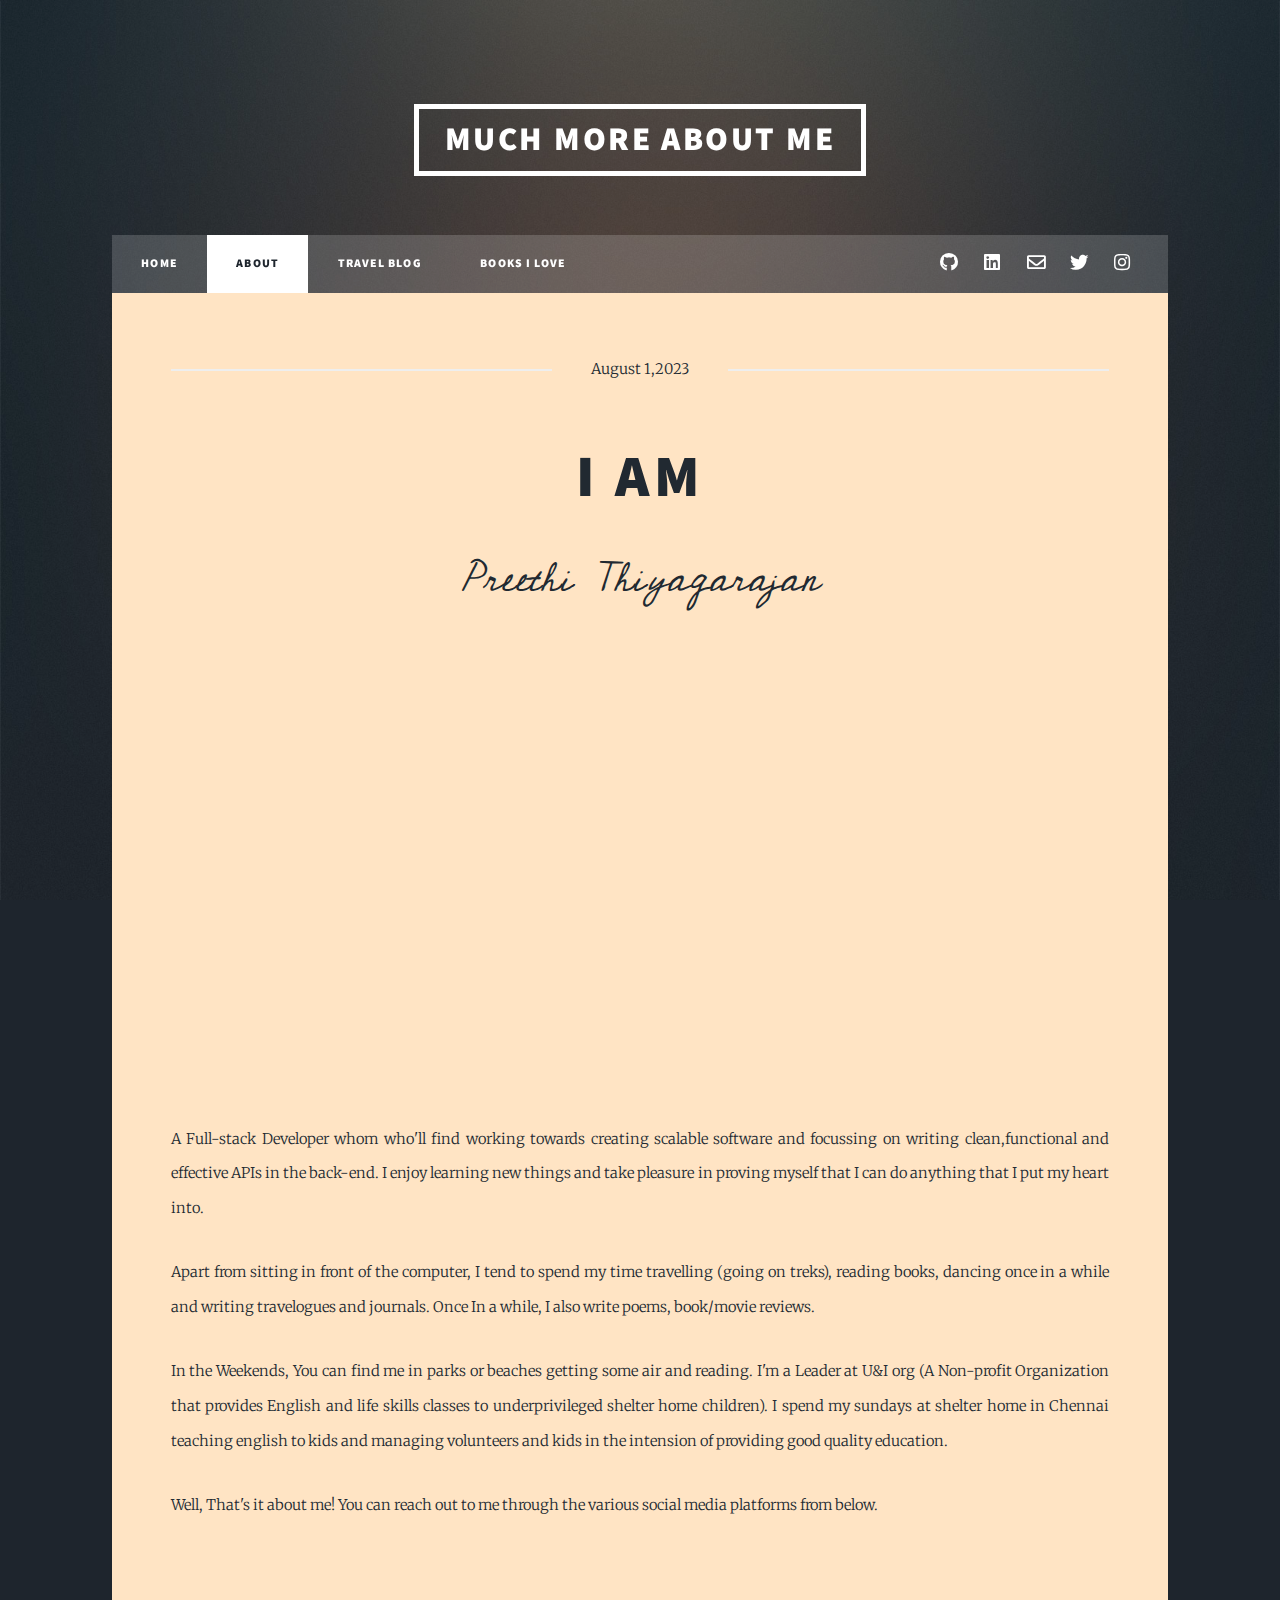
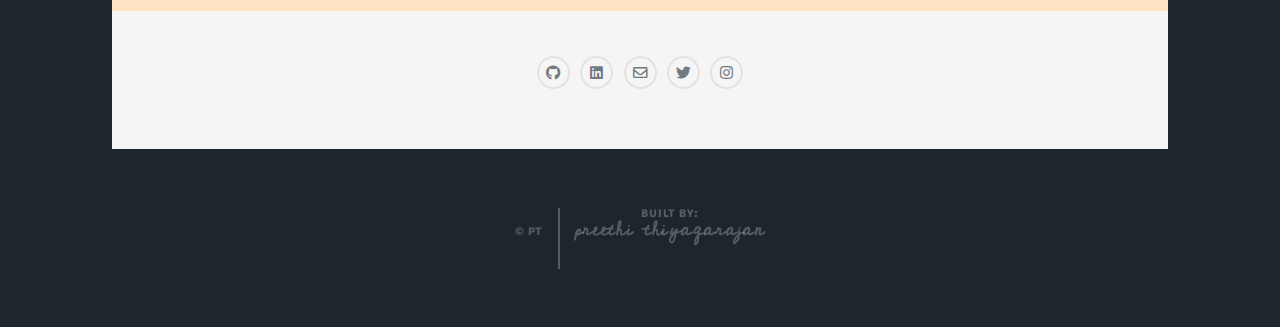
==== generic.html @ cefeb2dc "initial commit" ====
<!DOCTYPE HTML>
<!--
	Massively by HTML5 UP
	html5up.net | @ajlkn
	Free for personal and commercial use under the CCA 3.0 license (html5up.net/license)
-->
<html>
	<head>
		<title>About Page</title>
		<meta charset="utf-8" />
		<meta name="viewport" content="width=device-width, initial-scale=1, user-scalable=no" />
		<link rel="stylesheet" href="assets/css/main.css" />
		<noscript><link rel="stylesheet" href="assets/css/noscript.css" /></noscript>
	</head>
	<body class="is-preload">

		<!-- Wrapper -->
			<div id="wrapper">

				<!-- Header -->
					<header id="header">
						<a class="logo">Much More About Me</a>
					</header>

				<!-- Nav -->
					<nav id="nav">
						<ul class="links">
							<li><a href="index.html">Home</a></li>
							<li class="active"><a href="generic.html">About</a></li>
							<li><a href="travel.html">Travel Blog</a></li>
							<li><a href="books.html">Books I Love</a></li>
						</ul>
						<ul class="icons">
							<li><a href="https://github.com/PreethiThiyagarajann" class="icon brands fa-github"><span class="label">GitHub</span></a></li>
							<li><a href="https://www.linkedin.com/in/preethi-thiyagarajan-442702216/" class="icon brands fa fa-linkedin"><span class="label">LinkedIn</span></a></li>
							<li><a href="mailto:preethi18116@cse.ssn.edu.in" class="icon fa fa-envelope"><span class="label">Email</span></a></li>
							<li><a href="https://twitter.com/preetesque" class="icon brands fa-twitter"><span class="label">Twitter</span></a></li>
							<li><a href="https://www.instagram.com/prettales/" class="icon brands fa-instagram"><span class="label">Instagram</span></a></li>
						</ul>
					</nav>

				<!-- Main -->
					<div id="main" style="background-color:bisque;">

						<!-- Post -->
							<section class="post">
								<header class="major">
									<span class="date">August 1,2023</span>
									<link rel="stylesheet" href="https://fonts.googleapis.com/css?family=Cedarville Cursive">
									<h1>I am<br /></h1>
									<p style="font-family:Cedarville Cursive;font-size: 40px;">Preethi Thiyagarajan</p>
									
								</header>
								<div class="image main" style="height:350px;width:350px;margin-left: auto;margin-right: auto;display:block"><img src="images/aboutme.jpeg" alt="" /></div><br>
								<p>A Full-stack Developer whom who'll find working towards creating scalable software and focussing on writing clean,functional and effective APIs in the back-end. I enjoy learning new things and take pleasure in proving myself that I can do anything that I put my heart into. </p>
								<p>Apart from sitting in front of the computer, I tend to spend my time travelling (going on treks), reading books, dancing once in a while and writing travelogues and journals. Once In a while, I also write poems, book/movie reviews.</p>
								<p>In the Weekends, You can find me in parks or beaches getting some air and reading. I'm a Leader at U&I org (A Non-profit Organization that provides English and life skills classes to underprivileged shelter home children). I spend my sundays at shelter home in Chennai teaching english to kids and managing volunteers and kids in the intension of providing good quality education.</p>
								<p>Well, That's it about me! You can reach out to me through the various social media platforms from below.</p>
							</section>

					</div>

				<!-- Footer -->
					<footer id="footer">
						<section class="split contact">
							<section style="text-align: center;">
								<ul class="icons alt">
									<li><a href="https://github.com/PreethiThiyagarajann" class="icon brands fa-github"><span class="label">GitHub</span></a></li>
									<li><a href="https://www.linkedin.com/in/preethi-thiyagarajan-442702216/" class="icon brands fa fa-linkedin"><span class="label">LinkedIn</span></a></li>
									<li><a href="mailto:preethi18116@cse.ssn.edu.in" class="icon fa fa-envelope"><span class="label">Email</span></a></li>
									<li><a href="https://twitter.com/preetesque" class="icon brands fa-twitter"><span class="label">Twitter</span></a></li>
									<li><a href="https://www.instagram.com/prettales/" class="icon brands fa-instagram"><span class="label">Instagram</span></a></li>
							
								</ul>
							</section>
						</section>
					</footer>

				<!-- Copyright -->
					<div id="copyright">
						<ul><li>&copy; PT</li><li>Built by: <p style="font-family:Cedarville Cursive;font-size: 20px;text-transform: lowercase;">Preethi Thiyagarajan</p></li></ul>
					</div>

			</div>

		<!-- Scripts -->
			<script src="assets/js/jquery.min.js"></script>
			<script src="assets/js/jquery.scrollex.min.js"></script>
			<script src="assets/js/jquery.scrolly.min.js"></script>
			<script src="assets/js/browser.min.js"></script>
			<script src="assets/js/breakpoints.min.js"></script>
			<script src="assets/js/util.js"></script>
			<script src="assets/js/main.js"></script>

	</body>
</html>
---- assets/css/main.css ----
@import url(fontawesome-all.min.css);
@import url("https://fonts.googleapis.com/css?family=Merriweather:300,700,300italic,700italic|Source+Sans+Pro:900");

/*
	Massively by HTML5 UP
	html5up.net | @ajlkn
	Free for personal and commercial use under the CCA 3.0 license (html5up.net/license)
*/

html, body, div, span, applet, object,
iframe, h1, h2, h3, h4, h5, h6, p, blockquote,
pre, a, abbr, acronym, address, big, cite,
code, del, dfn, em, img, ins, kbd, q, s, samp,
small, strike, strong, sub, sup, tt, var, b,
u, i, center, dl, dt, dd, ol, ul, li, fieldset,
form, label, legend, table, caption, tbody,
tfoot, thead, tr, th, td, article, aside,
canvas, details, embed, figure, figcaption,
footer, header, hgroup, menu, nav, output, ruby,
section, summary, time, mark, audio, video {
	margin: 0;
	padding: 0;
	border: 0;
	font-size: 100%;
	font: inherit;
	vertical-align: baseline;}

article, aside, details, figcaption, figure,
footer, header, hgroup, menu, nav, section {
	display: block;}

body {
	line-height: 1;
}

ol, ul {
	list-style: none;
}

blockquote, q {
	quotes: none;
}

	blockquote:before, blockquote:after, q:before, q:after {
		content: '';
		content: none;
	}

table {
	border-collapse: collapse;
	border-spacing: 0;
}

body {
	-webkit-text-size-adjust: none;
}

mark {
	background-color: transparent;
	color: inherit;
}

input::-moz-focus-inner {
	border: 0;
	padding: 0;
}

input, select, textarea {
	-moz-appearance: none;
	-webkit-appearance: none;
	-ms-appearance: none;
	appearance: none;
}

/* Basic */

	@-ms-viewport {
		width: device-width;
	}

	body {
		-ms-overflow-style: scrollbar;
	}

	@media screen and (max-width: 480px) {

		html, body {
			min-width: 320px;
		}

	}

	html {
		box-sizing: border-box;
	}

	*, *:before, *:after {
		box-sizing: inherit;
	}

	body {
		background-color: #1e252d;
	}

		body.is-preload *, body.is-preload *:before, body.is-preload *:after {
			-moz-animation: none !important;
			-webkit-animation: none !important;
			-ms-animation: none !important;
			animation: none !important;
			-moz-transition: none !important;
			-webkit-transition: none !important;
			-ms-transition: none !important;
			transition: none !important;
		}
	

/* Type */

	html {
		font-size: 16pt;
	}

		@media screen and (max-width: 1680px) {

			html {
				font-size: 12pt;
			}

		}

		@media screen and (max-width: 1280px) {

			html {
				font-size: 11pt;
			}

		}

		@media screen and (max-width: 360px) {

			html {
				font-size: 10pt;
			}

		}

	body {
		color: #212931;
	}

	body, input, select, textarea {
		font-family: "Merriweather", Georgia, serif;
		font-weight: 300;
		font-size: 1rem;
		line-height: 2.375;
	}

	a {
		-moz-transition: color 0.2s ease-in-out, background-color 0.2s ease-in-out, border-color 0.2s ease-in-out, box-shadow 0.2s ease-in-out;
		-webkit-transition: color 0.2s ease-in-out, background-color 0.2s ease-in-out, border-color 0.2s ease-in-out, box-shadow 0.2s ease-in-out;
		-ms-transition: color 0.2s ease-in-out, background-color 0.2s ease-in-out, border-color 0.2s ease-in-out, box-shadow 0.2s ease-in-out;
		transition: color 0.2s ease-in-out, background-color 0.2s ease-in-out, border-color 0.2s ease-in-out, box-shadow 0.2s ease-in-out;
		border-bottom: dotted 1px;
		text-decoration: none;
	}

		a:hover {
			border-bottom-color: transparent;
		}

	strong, b {
		font-weight: 600;
	}

	em, i {
		font-style: italic;
	}

	p {
		text-align: justify;
		margin: 0 0 2rem 0;
	}

	h1, h2, h3, h4, h5, h6 {
		font-family: "Source Sans Pro", Helvetica, sans-serif;
		font-weight: 900;
		line-height: 1.5;
		letter-spacing: 0.075em;
		text-transform: uppercase;
		margin: 0 0 1rem 0;
	}

		h1 a, h2 a, h3 a, h4 a, h5 a, h6 a {
			border-bottom: 0;
			color: inherit;
			text-decoration: none;
		}

	h1 {
		font-size: 4rem;
		line-height: 1.1;
		margin: 0 0 2rem 0;
	}

	h2 {
		font-size: 1.75rem;
		line-height: 1.3;
		margin: 0 0 1.5rem 0;
	}

	h3 {
		font-size: 1.25rem;
		margin: 0 0 1.5rem 0;
	}

	h4 {
		font-size: 1rem;
	}

	h5 {
		font-size: 0.9rem;
	}

	h6 {
		font-size: 0.8rem;
	}

	sub {
		font-size: 0.8rem;
		position: relative;
		top: 0.5rem;
	}

	sup {
		font-size: 0.8rem;
		position: relative;
		top: -0.5rem;
	}

	blockquote {
		border-left: solid 4px;
		font-style: italic;
		margin: 0 0 2rem 0;
		padding: 0.5rem 0 0.5rem 2rem;
	}

	code {
		border: solid 2px;
		font-family: "Courier New", monospace;
		font-size: 0.9rem;
		margin: 0 0.25rem;
		padding: 0.25rem 0.65rem;
	}

	pre {
		-webkit-overflow-scrolling: touch;
		font-family: "Courier New", monospace;
		font-size: 0.9rem;
		margin: 0 0 2rem 0;
	}

		pre code {
			display: block;
			line-height: 1.75;
			padding: 1rem 1.5rem;
			overflow-x: auto;
		}

	hr {
		border: 0;
		border-bottom: solid 2px;
		margin: 3rem 0;
	}

		hr.major {
			margin: 5rem 0;
		}

	.align-left {
		text-align: left;
	}

	.align-center {
		text-align: center;
	}

	.align-right {
		text-align: right;
	}

	input, select, textarea {
		color: #212931;
	}

	a {
		color: #212931;
		border-bottom-color: rgba(33, 41, 49, 0.5);
	}

		a:hover {
			border-bottom-color: transparent;
			color: #18bfef !important;
		}

	strong, b {
		color: #212931;
	}

	h1, h2, h3, h4, h5, h6 {
		color: #212931;
	}

	blockquote {
		border-left-color: #eeeeee;
	}

	code {
		background: rgba(220, 220, 220, 0.25);
		border-color: #eeeeee;
	}

	hr {
		border-bottom-color: #eeeeee;
	}

	.overlay {
		position: absolute;
		top: 0;
		bottom: 0;
		left: 0;
		right: 0;
		height: 100%;
		width: 100%;
		opacity: 0;
		transition: .5s ease;
		background-color: #008CBA;
	  }

	.text { 
    position: absolute; 
    top: 0%; 
    left: 50%; 
	font-family: 'Courier New', Courier, monospace;
	font-weight: bold;
    transform: translate(-50%, -80%); 
    color: black; 
    font-size: 20px; 
    text-align:end; 
    visibility: hidden; 
    } 
 
   /* Show the text on hover */ 
   img:hover + .text { 
    visibility: visible; 
   } 
		

/* Row */

	.row {
		display: flex;
		flex-wrap: wrap;
		box-sizing: border-box;
		align-items: stretch;
	}

		.row > * {
			box-sizing: border-box;
		}

		.row.gtr-uniform > * > :last-child {
			margin-bottom: 0;
		}

		.row.aln-left {
			justify-content: flex-start;
		}

		.row.aln-center {
			justify-content: center;
		}

		.row.aln-right {
			justify-content: flex-end;
		}

		.row.aln-top {
			align-items: flex-start;
		}

		.row.aln-middle {
			align-items: center;
		}

		.row.aln-bottom {
			align-items: flex-end;
		}

		.row > .imp {
			order: -1;
		}

		.row > .col-1 {
			width: 8.33333%;
		}

		.row > .off-1 {
			margin-left: 8.33333%;
		}

		.row > .col-2 {
			width: 16.66667%;
		}

		.row > .off-2 {
			margin-left: 16.66667%;
		}

		.row > .col-3 {
			width: 25%;
		}

		.row > .off-3 {
			margin-left: 25%;
		}

		.row > .col-4 {
			width: 33.33333%;
		}

		.row > .off-4 {
			margin-left: 33.33333%;
		}

		.row > .col-5 {
			width: 41.66667%;
		}

		.row > .off-5 {
			margin-left: 41.66667%;
		}

		.row > .col-6 {
			width: 50%;
		}

		.row > .off-6 {
			margin-left: 50%;
		}

		.row > .col-7 {
			width: 58.33333%;
		}

		.row > .off-7 {
			margin-left: 58.33333%;
		}

		.row > .col-8 {
			width: 66.66667%;
		}

		.row > .off-8 {
			margin-left: 66.66667%;
		}

		.row > .col-9 {
			width: 75%;
		}

		.row > .off-9 {
			margin-left: 75%;
		}

		.row > .col-10 {
			width: 83.33333%;
		}

		.row > .off-10 {
			margin-left: 83.33333%;
		}

		.row > .col-11 {
			width: 91.66667%;
		}

		.row > .off-11 {
			margin-left: 91.66667%;
		}

		.row > .col-12 {
			width: 100%;
		}

		.row > .off-12 {
			margin-left: 100%;
		}

		.row.gtr-0 {
			margin-top: 0;
			margin-left: 0rem;
		}

			.row.gtr-0 > * {
				padding: 0 0 0 0rem;
			}

			.row.gtr-0.gtr-uniform {
				margin-top: 0rem;
			}

				.row.gtr-0.gtr-uniform > * {
					padding-top: 0rem;
				}

		.row.gtr-25 {
			margin-top: 0;
			margin-left: -0.375rem;
		}

			.row.gtr-25 > * {
				padding: 0 0 0 0.375rem;
			}

			.row.gtr-25.gtr-uniform {
				margin-top: -0.375rem;
			}

				.row.gtr-25.gtr-uniform > * {
					padding-top: 0.375rem;
				}

		.row.gtr-50 {
			margin-top: 0;
			margin-left: -0.75rem;
		}

			.row.gtr-50 > * {
				padding: 0 0 0 0.75rem;
			}

			.row.gtr-50.gtr-uniform {
				margin-top: -0.75rem;
			}

				.row.gtr-50.gtr-uniform > * {
					padding-top: 0.75rem;
				}

		.row {
			margin-top: 0;
			margin-left: -1.5rem;
		}

			.row > * {
				padding: 0 0 0 1.5rem;
			}

			.row.gtr-uniform {
				margin-top: -1.5rem;
			}

				.row.gtr-uniform > * {
					padding-top: 1.5rem;
				}

		.row.gtr-150 {
			margin-top: 0;
			margin-left: -2.25rem;
		}

			.row.gtr-150 > * {
				padding: 0 0 0 2.25rem;
			}

			.row.gtr-150.gtr-uniform {
				margin-top: -2.25rem;
			}

				.row.gtr-150.gtr-uniform > * {
					padding-top: 2.25rem;
				}

		.row.gtr-200 {
			margin-top: 0;
			margin-left: -3rem;
		}

			.row.gtr-200 > * {
				padding: 0 0 0 3rem;
			}

			.row.gtr-200.gtr-uniform {
				margin-top: -3rem;
			}

				.row.gtr-200.gtr-uniform > * {
					padding-top: 3rem;
				}

		@media screen and (max-width: 1680px) {

			.row {
				display: flex;
				flex-wrap: wrap;
				box-sizing: border-box;
				align-items: stretch;
			}

				.row > * {
					box-sizing: border-box;
				}

				.row.gtr-uniform > * > :last-child {
					margin-bottom: 0;
				}

				.row.aln-left {
					justify-content: flex-start;
				}

				.row.aln-center {
					justify-content: center;
				}

				.row.aln-right {
					justify-content: flex-end;
				}

				.row.aln-top {
					align-items: flex-start;
				}

				.row.aln-middle {
					align-items: center;
				}

				.row.aln-bottom {
					align-items: flex-end;
				}

				.row > .imp-xlarge {
					order: -1;
				}

				.row > .col-1-xlarge {
					width: 8.33333%;
				}

				.row > .off-1-xlarge {
					margin-left: 8.33333%;
				}

				.row > .col-2-xlarge {
					width: 16.66667%;
				}

				.row > .off-2-xlarge {
					margin-left: 16.66667%;
				}

				.row > .col-3-xlarge {
					width: 25%;
				}

				.row > .off-3-xlarge {
					margin-left: 25%;
				}

				.row > .col-4-xlarge {
					width: 33.33333%;
				}

				.row > .off-4-xlarge {
					margin-left: 33.33333%;
				}

				.row > .col-5-xlarge {
					width: 41.66667%;
				}

				.row > .off-5-xlarge {
					margin-left: 41.66667%;
				}

				.row > .col-6-xlarge {
					width: 50%;
				}

				.row > .off-6-xlarge {
					margin-left: 50%;
				}

				.row > .col-7-xlarge {
					width: 58.33333%;
				}

				.row > .off-7-xlarge {
					margin-left: 58.33333%;
				}

				.row > .col-8-xlarge {
					width: 66.66667%;
				}

				.row > .off-8-xlarge {
					margin-left: 66.66667%;
				}

				.row > .col-9-xlarge {
					width: 75%;
				}

				.row > .off-9-xlarge {
					margin-left: 75%;
				}

				.row > .col-10-xlarge {
					width: 83.33333%;
				}

				.row > .off-10-xlarge {
					margin-left: 83.33333%;
				}

				.row > .col-11-xlarge {
					width: 91.66667%;
				}

				.row > .off-11-xlarge {
					margin-left: 91.66667%;
				}

				.row > .col-12-xlarge {
					width: 100%;
				}

				.row > .off-12-xlarge {
					margin-left: 100%;
				}

				.row.gtr-0 {
					margin-top: 0;
					margin-left: 0rem;
				}

					.row.gtr-0 > * {
						padding: 0 0 0 0rem;
					}

					.row.gtr-0.gtr-uniform {
						margin-top: 0rem;
					}

						.row.gtr-0.gtr-uniform > * {
							padding-top: 0rem;
						}

				.row.gtr-25 {
					margin-top: 0;
					margin-left: -0.375rem;
				}

					.row.gtr-25 > * {
						padding: 0 0 0 0.375rem;
					}

					.row.gtr-25.gtr-uniform {
						margin-top: -0.375rem;
					}

						.row.gtr-25.gtr-uniform > * {
							padding-top: 0.375rem;
						}

				.row.gtr-50 {
					margin-top: 0;
					margin-left: -0.75rem;
				}

					.row.gtr-50 > * {
						padding: 0 0 0 0.75rem;
					}

					.row.gtr-50.gtr-uniform {
						margin-top: -0.75rem;
					}

						.row.gtr-50.gtr-uniform > * {
							padding-top: 0.75rem;
						}

				.row {
					margin-top: 0;
					margin-left: -1.5rem;
				}

					.row > * {
						padding: 0 0 0 1.5rem;
					}

					.row.gtr-uniform {
						margin-top: -1.5rem;
					}

						.row.gtr-uniform > * {
							padding-top: 1.5rem;
						}

				.row.gtr-150 {
					margin-top: 0;
					margin-left: -2.25rem;
				}

					.row.gtr-150 > * {
						padding: 0 0 0 2.25rem;
					}

					.row.gtr-150.gtr-uniform {
						margin-top: -2.25rem;
					}

						.row.gtr-150.gtr-uniform > * {
							padding-top: 2.25rem;
						}

				.row.gtr-200 {
					margin-top: 0;
					margin-left: -3rem;
				}

					.row.gtr-200 > * {
						padding: 0 0 0 3rem;
					}

					.row.gtr-200.gtr-uniform {
						margin-top: -3rem;
					}

						.row.gtr-200.gtr-uniform > * {
							padding-top: 3rem;
						}

		}

		@media screen and (max-width: 1280px) {

			.row {
				display: flex;
				flex-wrap: wrap;
				box-sizing: border-box;
				align-items: stretch;
			}

				.row > * {
					box-sizing: border-box;
				}

				.row.gtr-uniform > * > :last-child {
					margin-bottom: 0;
				}

				.row.aln-left {
					justify-content: flex-start;
				}

				.row.aln-center {
					justify-content: center;
				}

				.row.aln-right {
					justify-content: flex-end;
				}

				.row.aln-top {
					align-items: flex-start;
				}

				.row.aln-middle {
					align-items: center;
				}

				.row.aln-bottom {
					align-items: flex-end;
				}

				.row > .imp-large {
					order: -1;
				}

				.row > .col-1-large {
					width: 8.33333%;
				}

				.row > .off-1-large {
					margin-left: 8.33333%;
				}

				.row > .col-2-large {
					width: 16.66667%;
				}

				.row > .off-2-large {
					margin-left: 16.66667%;
				}

				.row > .col-3-large {
					width: 25%;
				}

				.row > .off-3-large {
					margin-left: 25%;
				}

				.row > .col-4-large {
					width: 33.33333%;
				}

				.row > .off-4-large {
					margin-left: 33.33333%;
				}

				.row > .col-5-large {
					width: 41.66667%;
				}

				.row > .off-5-large {
					margin-left: 41.66667%;
				}

				.row > .col-6-large {
					width: 50%;
				}

				.row > .off-6-large {
					margin-left: 50%;
				}

				.row > .col-7-large {
					width: 58.33333%;
				}

				.row > .off-7-large {
					margin-left: 58.33333%;
				}

				.row > .col-8-large {
					width: 66.66667%;
				}

				.row > .off-8-large {
					margin-left: 66.66667%;
				}

				.row > .col-9-large {
					width: 75%;
				}

				.row > .off-9-large {
					margin-left: 75%;
				}

				.row > .col-10-large {
					width: 83.33333%;
				}

				.row > .off-10-large {
					margin-left: 83.33333%;
				}

				.row > .col-11-large {
					width: 91.66667%;
				}

				.row > .off-11-large {
					margin-left: 91.66667%;
				}

				.row > .col-12-large {
					width: 100%;
				}

				.row > .off-12-large {
					margin-left: 100%;
				}

				.row.gtr-0 {
					margin-top: 0;
					margin-left: 0rem;
				}

					.row.gtr-0 > * {
						padding: 0 0 0 0rem;
					}

					.row.gtr-0.gtr-uniform {
						margin-top: 0rem;
					}

						.row.gtr-0.gtr-uniform > * {
							padding-top: 0rem;
						}

				.row.gtr-25 {
					margin-top: 0;
					margin-left: -0.375rem;
				}

					.row.gtr-25 > * {
						padding: 0 0 0 0.375rem;
					}

					.row.gtr-25.gtr-uniform {
						margin-top: -0.375rem;
					}

						.row.gtr-25.gtr-uniform > * {
							padding-top: 0.375rem;
						}

				.row.gtr-50 {
					margin-top: 0;
					margin-left: -0.75rem;
				}

					.row.gtr-50 > * {
						padding: 0 0 0 0.75rem;
					}

					.row.gtr-50.gtr-uniform {
						margin-top: -0.75rem;
					}

						.row.gtr-50.gtr-uniform > * {
							padding-top: 0.75rem;
						}

				.row {
					margin-top: 0;
					margin-left: -1.5rem;
				}

					.row > * {
						padding: 0 0 0 1.5rem;
					}

					.row.gtr-uniform {
						margin-top: -1.5rem;
					}

						.row.gtr-uniform > * {
							padding-top: 1.5rem;
						}

				.row.gtr-150 {
					margin-top: 0;
					margin-left: -2.25rem;
				}

					.row.gtr-150 > * {
						padding: 0 0 0 2.25rem;
					}

					.row.gtr-150.gtr-uniform {
						margin-top: -2.25rem;
					}

						.row.gtr-150.gtr-uniform > * {
							padding-top: 2.25rem;
						}

				.row.gtr-200 {
					margin-top: 0;
					margin-left: -3rem;
				}

					.row.gtr-200 > * {
						padding: 0 0 0 3rem;
					}

					.row.gtr-200.gtr-uniform {
						margin-top: -3rem;
					}

						.row.gtr-200.gtr-uniform > * {
							padding-top: 3rem;
						}

		}

		@media screen and (max-width: 980px) {

			.row {
				display: flex;
				flex-wrap: wrap;
				box-sizing: border-box;
				align-items: stretch;
			}

				.row > * {
					box-sizing: border-box;
				}

				.row.gtr-uniform > * > :last-child {
					margin-bottom: 0;
				}

				.row.aln-left {
					justify-content: flex-start;
				}

				.row.aln-center {
					justify-content: center;
				}

				.row.aln-right {
					justify-content: flex-end;
				}

				.row.aln-top {
					align-items: flex-start;
				}

				.row.aln-middle {
					align-items: center;
				}

				.row.aln-bottom {
					align-items: flex-end;
				}

				.row > .imp-medium {
					order: -1;
				}

				.row > .col-1-medium {
					width: 8.33333%;
				}

				.row > .off-1-medium {
					margin-left: 8.33333%;
				}

				.row > .col-2-medium {
					width: 16.66667%;
				}

				.row > .off-2-medium {
					margin-left: 16.66667%;
				}

				.row > .col-3-medium {
					width: 25%;
				}

				.row > .off-3-medium {
					margin-left: 25%;
				}

				.row > .col-4-medium {
					width: 33.33333%;
				}

				.row > .off-4-medium {
					margin-left: 33.33333%;
				}

				.row > .col-5-medium {
					width: 41.66667%;
				}

				.row > .off-5-medium {
					margin-left: 41.66667%;
				}

				.row > .col-6-medium {
					width: 50%;
				}

				.row > .off-6-medium {
					margin-left: 50%;
				}

				.row > .col-7-medium {
					width: 58.33333%;
				}

				.row > .off-7-medium {
					margin-left: 58.33333%;
				}

				.row > .col-8-medium {
					width: 66.66667%;
				}

				.row > .off-8-medium {
					margin-left: 66.66667%;
				}

				.row > .col-9-medium {
					width: 75%;
				}

				.row > .off-9-medium {
					margin-left: 75%;
				}

				.row > .col-10-medium {
					width: 83.33333%;
				}

				.row > .off-10-medium {
					margin-left: 83.33333%;
				}

				.row > .col-11-medium {
					width: 91.66667%;
				}

				.row > .off-11-medium {
					margin-left: 91.66667%;
				}

				.row > .col-12-medium {
					width: 100%;
				}

				.row > .off-12-medium {
					margin-left: 100%;
				}

				.row.gtr-0 {
					margin-top: 0;
					margin-left: 0rem;
				}

					.row.gtr-0 > * {
						padding: 0 0 0 0rem;
					}

					.row.gtr-0.gtr-uniform {
						margin-top: 0rem;
					}

						.row.gtr-0.gtr-uniform > * {
							padding-top: 0rem;
						}

				.row.gtr-25 {
					margin-top: 0;
					margin-left: -0.375rem;
				}

					.row.gtr-25 > * {
						padding: 0 0 0 0.375rem;
					}

					.row.gtr-25.gtr-uniform {
						margin-top: -0.375rem;
					}

						.row.gtr-25.gtr-uniform > * {
							padding-top: 0.375rem;
						}

				.row.gtr-50 {
					margin-top: 0;
					margin-left: -0.75rem;
				}

					.row.gtr-50 > * {
						padding: 0 0 0 0.75rem;
					}

					.row.gtr-50.gtr-uniform {
						margin-top: -0.75rem;
					}

						.row.gtr-50.gtr-uniform > * {
							padding-top: 0.75rem;
						}

				.row {
					margin-top: 0;
					margin-left: -1.5rem;
				}

					.row > * {
						padding: 0 0 0 1.5rem;
					}

					.row.gtr-uniform {
						margin-top: -1.5rem;
					}

						.row.gtr-uniform > * {
							padding-top: 1.5rem;
						}

				.row.gtr-150 {
					margin-top: 0;
					margin-left: -2.25rem;
				}

					.row.gtr-150 > * {
						padding: 0 0 0 2.25rem;
					}

					.row.gtr-150.gtr-uniform {
						margin-top: -2.25rem;
					}

						.row.gtr-150.gtr-uniform > * {
							padding-top: 2.25rem;
						}

				.row.gtr-200 {
					margin-top: 0;
					margin-left: -3rem;
				}

					.row.gtr-200 > * {
						padding: 0 0 0 3rem;
					}

					.row.gtr-200.gtr-uniform {
						margin-top: -3rem;
					}

						.row.gtr-200.gtr-uniform > * {
							padding-top: 3rem;
						}

		}

		@media screen and (max-width: 736px) {

			.row {
				display: flex;
				flex-wrap: wrap;
				box-sizing: border-box;
				align-items: stretch;
			}

				.row > * {
					box-sizing: border-box;
				}

				.row.gtr-uniform > * > :last-child {
					margin-bottom: 0;
				}

				.row.aln-left {
					justify-content: flex-start;
				}

				.row.aln-center {
					justify-content: center;
				}

				.row.aln-right {
					justify-content: flex-end;
				}

				.row.aln-top {
					align-items: flex-start;
				}

				.row.aln-middle {
					align-items: center;
				}

				.row.aln-bottom {
					align-items: flex-end;
				}

				.row > .imp-small {
					order: -1;
				}

				.row > .col-1-small {
					width: 8.33333%;
				}

				.row > .off-1-small {
					margin-left: 8.33333%;
				}

				.row > .col-2-small {
					width: 16.66667%;
				}

				.row > .off-2-small {
					margin-left: 16.66667%;
				}

				.row > .col-3-small {
					width: 25%;
				}

				.row > .off-3-small {
					margin-left: 25%;
				}

				.row > .col-4-small {
					width: 33.33333%;
				}

				.row > .off-4-small {
					margin-left: 33.33333%;
				}

				.row > .col-5-small {
					width: 41.66667%;
				}

				.row > .off-5-small {
					margin-left: 41.66667%;
				}

				.row > .col-6-small {
					width: 50%;
				}

				.row > .off-6-small {
					margin-left: 50%;
				}

				.row > .col-7-small {
					width: 58.33333%;
				}

				.row > .off-7-small {
					margin-left: 58.33333%;
				}

				.row > .col-8-small {
					width: 66.66667%;
				}

				.row > .off-8-small {
					margin-left: 66.66667%;
				}

				.row > .col-9-small {
					width: 75%;
				}

				.row > .off-9-small {
					margin-left: 75%;
				}

				.row > .col-10-small {
					width: 83.33333%;
				}

				.row > .off-10-small {
					margin-left: 83.33333%;
				}

				.row > .col-11-small {
					width: 91.66667%;
				}

				.row > .off-11-small {
					margin-left: 91.66667%;
				}

				.row > .col-12-small {
					width: 100%;
				}

				.row > .off-12-small {
					margin-left: 100%;
				}

				.row.gtr-0 {
					margin-top: 0;
					margin-left: 0rem;
				}

					.row.gtr-0 > * {
						padding: 0 0 0 0rem;
					}

					.row.gtr-0.gtr-uniform {
						margin-top: 0rem;
					}

						.row.gtr-0.gtr-uniform > * {
							padding-top: 0rem;
						}

				.row.gtr-25 {
					margin-top: 0;
					margin-left: -0.375rem;
				}

					.row.gtr-25 > * {
						padding: 0 0 0 0.375rem;
					}

					.row.gtr-25.gtr-uniform {
						margin-top: -0.375rem;
					}

						.row.gtr-25.gtr-uniform > * {
							padding-top: 0.375rem;
						}

				.row.gtr-50 {
					margin-top: 0;
					margin-left: -0.75rem;
				}

					.row.gtr-50 > * {
						padding: 0 0 0 0.75rem;
					}

					.row.gtr-50.gtr-uniform {
						margin-top: -0.75rem;
					}

						.row.gtr-50.gtr-uniform > * {
							padding-top: 0.75rem;
						}

				.row {
					margin-top: 0;
					margin-left: -1.5rem;
				}

					.row > * {
						padding: 0 0 0 1.5rem;
					}

					.row.gtr-uniform {
						margin-top: -1.5rem;
					}

						.row.gtr-uniform > * {
							padding-top: 1.5rem;
						}

				.row.gtr-150 {
					margin-top: 0;
					margin-left: -2.25rem;
				}

					.row.gtr-150 > * {
						padding: 0 0 0 2.25rem;
					}

					.row.gtr-150.gtr-uniform {
						margin-top: -2.25rem;
					}

						.row.gtr-150.gtr-uniform > * {
							padding-top: 2.25rem;
						}

				.row.gtr-200 {
					margin-top: 0;
					margin-left: -3rem;
				}

					.row.gtr-200 > * {
						padding: 0 0 0 3rem;
					}

					.row.gtr-200.gtr-uniform {
						margin-top: -3rem;
					}

						.row.gtr-200.gtr-uniform > * {
							padding-top: 3rem;
						}

		}

		@media screen and (max-width: 480px) {

			.row {
				display: flex;
				flex-wrap: wrap;
				box-sizing: border-box;
				align-items: stretch;
			}

				.row > * {
					box-sizing: border-box;
				}

				.row.gtr-uniform > * > :last-child {
					margin-bottom: 0;
				}

				.row.aln-left {
					justify-content: flex-start;
				}

				.row.aln-center {
					justify-content: center;
				}

				.row.aln-right {
					justify-content: flex-end;
				}

				.row.aln-top {
					align-items: flex-start;
				}

				.row.aln-middle {
					align-items: center;
				}

				.row.aln-bottom {
					align-items: flex-end;
				}

				.row > .imp-xsmall {
					order: -1;
				}

				.row > .col-1-xsmall {
					width: 8.33333%;
				}

				.row > .off-1-xsmall {
					margin-left: 8.33333%;
				}

				.row > .col-2-xsmall {
					width: 16.66667%;
				}

				.row > .off-2-xsmall {
					margin-left: 16.66667%;
				}

				.row > .col-3-xsmall {
					width: 25%;
				}

				.row > .off-3-xsmall {
					margin-left: 25%;
				}

				.row > .col-4-xsmall {
					width: 33.33333%;
				}

				.row > .off-4-xsmall {
					margin-left: 33.33333%;
				}

				.row > .col-5-xsmall {
					width: 41.66667%;
				}

				.row > .off-5-xsmall {
					margin-left: 41.66667%;
				}

				.row > .col-6-xsmall {
					width: 50%;
				}

				.row > .off-6-xsmall {
					margin-left: 50%;
				}

				.row > .col-7-xsmall {
					width: 58.33333%;
				}

				.row > .off-7-xsmall {
					margin-left: 58.33333%;
				}

				.row > .col-8-xsmall {
					width: 66.66667%;
				}

				.row > .off-8-xsmall {
					margin-left: 66.66667%;
				}

				.row > .col-9-xsmall {
					width: 75%;
				}

				.row > .off-9-xsmall {
					margin-left: 75%;
				}

				.row > .col-10-xsmall {
					width: 83.33333%;
				}

				.row > .off-10-xsmall {
					margin-left: 83.33333%;
				}

				.row > .col-11-xsmall {
					width: 91.66667%;
				}

				.row > .off-11-xsmall {
					margin-left: 91.66667%;
				}

				.row > .col-12-xsmall {
					width: 100%;
				}

				.row > .off-12-xsmall {
					margin-left: 100%;
				}

				.row.gtr-0 {
					margin-top: 0;
					margin-left: 0rem;
				}

					.row.gtr-0 > * {
						padding: 0 0 0 0rem;
					}

					.row.gtr-0.gtr-uniform {
						margin-top: 0rem;
					}

						.row.gtr-0.gtr-uniform > * {
							padding-top: 0rem;
						}

				.row.gtr-25 {
					margin-top: 0;
					margin-left: -0.375rem;
				}

					.row.gtr-25 > * {
						padding: 0 0 0 0.375rem;
					}

					.row.gtr-25.gtr-uniform {
						margin-top: -0.375rem;
					}

						.row.gtr-25.gtr-uniform > * {
							padding-top: 0.375rem;
						}

				.row.gtr-50 {
					margin-top: 0;
					margin-left: -0.75rem;
				}

					.row.gtr-50 > * {
						padding: 0 0 0 0.75rem;
					}

					.row.gtr-50.gtr-uniform {
						margin-top: -0.75rem;
					}

						.row.gtr-50.gtr-uniform > * {
							padding-top: 0.75rem;
						}

				.row {
					margin-top: 0;
					margin-left: -1.5rem;
				}

					.row > * {
						padding: 0 0 0 1.5rem;
					}

					.row.gtr-uniform {
						margin-top: -1.5rem;
					}

						.row.gtr-uniform > * {
							padding-top: 1.5rem;
						}

				.row.gtr-150 {
					margin-top: 0;
					margin-left: -2.25rem;
				}

					.row.gtr-150 > * {
						padding: 0 0 0 2.25rem;
					}

					.row.gtr-150.gtr-uniform {
						margin-top: -2.25rem;
					}

						.row.gtr-150.gtr-uniform > * {
							padding-top: 2.25rem;
						}

				.row.gtr-200 {
					margin-top: 0;
					margin-left: -3rem;
				}

					.row.gtr-200 > * {
						padding: 0 0 0 3rem;
					}

					.row.gtr-200.gtr-uniform {
						margin-top: -3rem;
					}

						.row.gtr-200.gtr-uniform > * {
							padding-top: 3rem;
						}

		}

		@media screen and (max-width: 360px) {

			.row {
				display: flex;
				flex-wrap: wrap;
				box-sizing: border-box;
				align-items: stretch;
			}

				.row > * {
					box-sizing: border-box;
				}

				.row.gtr-uniform > * > :last-child {
					margin-bottom: 0;
				}

				.row.aln-left {
					justify-content: flex-start;
				}

				.row.aln-center {
					justify-content: center;
				}

				.row.aln-right {
					justify-content: flex-end;
				}

				.row.aln-top {
					align-items: flex-start;
				}

				.row.aln-middle {
					align-items: center;
				}

				.row.aln-bottom {
					align-items: flex-end;
				}

				.row > .imp-xxsmall {
					order: -1;
				}

				.row > .col-1-xxsmall {
					width: 8.33333%;
				}

				.row > .off-1-xxsmall {
					margin-left: 8.33333%;
				}

				.row > .col-2-xxsmall {
					width: 16.66667%;
				}

				.row > .off-2-xxsmall {
					margin-left: 16.66667%;
				}

				.row > .col-3-xxsmall {
					width: 25%;
				}

				.row > .off-3-xxsmall {
					margin-left: 25%;
				}

				.row > .col-4-xxsmall {
					width: 33.33333%;
				}

				.row > .off-4-xxsmall {
					margin-left: 33.33333%;
				}

				.row > .col-5-xxsmall {
					width: 41.66667%;
				}

				.row > .off-5-xxsmall {
					margin-left: 41.66667%;
				}

				.row > .col-6-xxsmall {
					width: 50%;
				}

				.row > .off-6-xxsmall {
					margin-left: 50%;
				}

				.row > .col-7-xxsmall {
					width: 58.33333%;
				}

				.row > .off-7-xxsmall {
					margin-left: 58.33333%;
				}

				.row > .col-8-xxsmall {
					width: 66.66667%;
				}

				.row > .off-8-xxsmall {
					margin-left: 66.66667%;
				}

				.row > .col-9-xxsmall {
					width: 75%;
				}

				.row > .off-9-xxsmall {
					margin-left: 75%;
				}

				.row > .col-10-xxsmall {
					width: 83.33333%;
				}

				.row > .off-10-xxsmall {
					margin-left: 83.33333%;
				}

				.row > .col-11-xxsmall {
					width: 91.66667%;
				}

				.row > .off-11-xxsmall {
					margin-left: 91.66667%;
				}

				.row > .col-12-xxsmall {
					width: 100%;
				}

				.row > .off-12-xxsmall {
					margin-left: 100%;
				}

				.row.gtr-0 {
					margin-top: 0;
					margin-left: 0rem;
				}

					.row.gtr-0 > * {
						padding: 0 0 0 0rem;
					}

					.row.gtr-0.gtr-uniform {
						margin-top: 0rem;
					}

						.row.gtr-0.gtr-uniform > * {
							padding-top: 0rem;
						}

				.row.gtr-25 {
					margin-top: 0;
					margin-left: -0.375rem;
				}

					.row.gtr-25 > * {
						padding: 0 0 0 0.375rem;
					}

					.row.gtr-25.gtr-uniform {
						margin-top: -0.375rem;
					}

						.row.gtr-25.gtr-uniform > * {
							padding-top: 0.375rem;
						}

				.row.gtr-50 {
					margin-top: 0;
					margin-left: -0.75rem;
				}

					.row.gtr-50 > * {
						padding: 0 0 0 0.75rem;
					}

					.row.gtr-50.gtr-uniform {
						margin-top: -0.75rem;
					}

						.row.gtr-50.gtr-uniform > * {
							padding-top: 0.75rem;
						}

				.row {
					margin-top: 0;
					margin-left: -1.5rem;
				}

					.row > * {
						padding: 0 0 0 1.5rem;
					}

					.row.gtr-uniform {
						margin-top: -1.5rem;
					}

						.row.gtr-uniform > * {
							padding-top: 1.5rem;
						}

				.row.gtr-150 {
					margin-top: 0;
					margin-left: -2.25rem;
				}

					.row.gtr-150 > * {
						padding: 0 0 0 2.25rem;
					}

					.row.gtr-150.gtr-uniform {
						margin-top: -2.25rem;
					}

						.row.gtr-150.gtr-uniform > * {
							padding-top: 2.25rem;
						}

				.row.gtr-200 {
					margin-top: 0;
					margin-left: -3rem;
				}

					.row.gtr-200 > * {
						padding: 0 0 0 3rem;
					}

					.row.gtr-200.gtr-uniform {
						margin-top: -3rem;
					}

						.row.gtr-200.gtr-uniform > * {
							padding-top: 3rem;
						}

		}

/* Box */

	.box {
		border: solid 2px;
		margin-bottom: 2rem;
		padding: 1.5rem;
	}

		.box > :last-child,
		.box > :last-child > :last-child,
		.box > :last-child > :last-child > :last-child {
			margin-bottom: 0;
		}

		.box.alt {
			border: 0;
			border-radius: 0;
			padding: 0;
		}

	.box {
		border-color: #eeeeee;
	}

/* Button */

	input[type="submit"],
	input[type="reset"],
	input[type="button"],
	button,
	.button {
		-moz-appearance: none;
		-webkit-appearance: none;
		-ms-appearance: none;
		appearance: none;
		-moz-transition: background-color 0.2s ease-in-out, box-shadow 0.2s ease-in-out, color 0.2s ease-in-out;
		-webkit-transition: background-color 0.2s ease-in-out, box-shadow 0.2s ease-in-out, color 0.2s ease-in-out;
		-ms-transition: background-color 0.2s ease-in-out, box-shadow 0.2s ease-in-out, color 0.2s ease-in-out;
		transition: background-color 0.2s ease-in-out, box-shadow 0.2s ease-in-out, color 0.2s ease-in-out;
		border: 0;
		border-radius: 0;
		cursor: pointer;
		display: inline-block;
		font-family: "Source Sans Pro", Helvetica, sans-serif;
		font-size: 0.8rem;
		font-weight: 900;
		letter-spacing: 0.075em;
		height: 3rem;
		line-height: 3rem;
		padding: 0 2rem;
		text-align: center;
		text-decoration: none;
		text-transform: uppercase;
		white-space: nowrap;
	}

		input[type="submit"].icon:before,
		input[type="reset"].icon:before,
		input[type="button"].icon:before,
		button.icon:before,
		.button.icon:before {
			margin-right: 0.5rem;
		}

		input[type="submit"].icon.solo,
		input[type="reset"].icon.solo,
		input[type="button"].icon.solo,
		button.icon.solo,
		.button.icon.solo {
			position: relative;
			width: 4rem;
			height: 4rem;
			line-height: 4rem;
			border-radius: 4rem;
			text-indent: 4rem;
			overflow: hidden;
			padding: 0;
			white-space: nowrap;
		}

			input[type="submit"].icon.solo:before,
			input[type="reset"].icon.solo:before,
			input[type="button"].icon.solo:before,
			button.icon.solo:before,
			.button.icon.solo:before {
				position: absolute;
				display: block;
				top: 0;
				left: 0;
				width: inherit;
				height: inherit;
				line-height: inherit;
				font-size: 1.25rem;
				margin-right: 0;
				text-align: center;
				text-indent: 0;
			}

		input[type="submit"].fit,
		input[type="reset"].fit,
		input[type="button"].fit,
		button.fit,
		.button.fit {
			width: 100%;
		}

		input[type="submit"].small,
		input[type="reset"].small,
		input[type="button"].small,
		button.small,
		.button.small {
			font-size: 0.7rem;
			height: 2.5rem;
			line-height: 2.5rem;
			padding: 0 1.5rem;
		}

		input[type="submit"].large,
		input[type="reset"].large,
		input[type="button"].large,
		button.large,
		.button.large {
			font-size: 0.9rem;
			height: 3.5rem;
			line-height: 3.5rem;
			padding: 0 2.75rem;
		}

		@media screen and (max-width: 980px) {

			input[type="submit"],
			input[type="reset"],
			input[type="button"],
			button,
			.button {
				font-size: 0.9rem;
				height: 3.25rem;
				line-height: 3.25rem;
			}

				input[type="submit"].large,
				input[type="reset"].large,
				input[type="button"].large,
				button.large,
				.button.large {
					font-size: 1rem;
					height: 3.75rem;
					line-height: 3.75rem;
				}

		}

		input[type="submit"].disabled, input[type="submit"]:disabled,
		input[type="reset"].disabled,
		input[type="reset"]:disabled,
		input[type="button"].disabled,
		input[type="button"]:disabled,
		button.disabled,
		button:disabled,
		.button.disabled,
		.button:disabled {
			pointer-events: none;
			opacity: 0.25;
		}

	input[type="submit"],
	input[type="reset"],
	input[type="button"],
	button,
	.button {
		background-color: transparent;
		box-shadow: inset 0 0 0 2px #212931;
		color: #212931 !important;
	}

		input[type="submit"]:hover,
		input[type="reset"]:hover,
		input[type="button"]:hover,
		button:hover,
		.button:hover {
			box-shadow: inset 0 0 0 2px #18bfef;
			color: #18bfef !important;
		}

		input[type="submit"].primary,
		input[type="reset"].primary,
		input[type="button"].primary,
		button.primary,
		.button.primary {
			background-color: #212931;
			box-shadow: none;
			color: #ffffff !important;
		}

			input[type="submit"].primary:hover,
			input[type="reset"].primary:hover,
			input[type="button"].primary:hover,
			button.primary:hover,
			.button.primary:hover {
				background-color: #18bfef;
			}

/* Form */

	form {
		margin: 0 0 2rem 0;
	}

		form > :last-child {
			margin-bottom: 0;
		}

		form > .fields {
			display: -moz-flex;
			display: -webkit-flex;
			display: -ms-flex;
			display: flex;
			-moz-flex-wrap: wrap;
			-webkit-flex-wrap: wrap;
			-ms-flex-wrap: wrap;
			flex-wrap: wrap;
			width: calc(100% + 3rem);
			margin: -1.5rem 0 2rem -1.5rem;
		}

			form > .fields > .field {
				-moz-flex-grow: 0;
				-webkit-flex-grow: 0;
				-ms-flex-grow: 0;
				flex-grow: 0;
				-moz-flex-shrink: 0;
				-webkit-flex-shrink: 0;
				-ms-flex-shrink: 0;
				flex-shrink: 0;
				padding: 1.5rem 0 0 1.5rem;
				width: calc(100% - 1.5rem);
			}

				form > .fields > .field.half {
					width: calc(50% - 0.75rem);
				}

				form > .fields > .field.third {
					width: calc(100%/3 - 0.5rem);
				}

				form > .fields > .field.quarter {
					width: calc(25% - 0.375rem);
				}

		@media screen and (max-width: 480px) {

			form > .fields {
				width: calc(100% + 3rem);
				margin: -1.5rem 0 2rem -1.5rem;
			}

				form > .fields > .field {
					padding: 1.5rem 0 0 1.5rem;
					width: calc(100% - 1.5rem);
				}

					form > .fields > .field.half {
						width: calc(100% - 1.5rem);
					}

					form > .fields > .field.third {
						width: calc(100% - 1.5rem);
					}

					form > .fields > .field.quarter {
						width: calc(100% - 1.5rem);
					}

		}

	label {
		display: block;
		font-family: "Source Sans Pro", Helvetica, sans-serif;
		font-weight: 900;
		line-height: 1.5;
		letter-spacing: 0.075em;
		font-size: 0.8rem;
		text-transform: uppercase;
		margin: 0 0 0.75rem 0;
	}

		@media screen and (max-width: 980px) {

			label {
				font-size: 0.9rem;
			}

		}

	input[type="text"],
	input[type="password"],
	input[type="email"],
	select,
	textarea {
		-moz-appearance: none;
		-webkit-appearance: none;
		-ms-appearance: none;
		appearance: none;
		background: transparent;
		border-radius: 0;
		border: solid 2px;
		color: inherit;
		display: block;
		outline: 0;
		padding: 0 1rem;
		text-decoration: none;
		width: 100%;
	}

		input[type="text"]:invalid,
		input[type="password"]:invalid,
		input[type="email"]:invalid,
		select:invalid,
		textarea:invalid {
			box-shadow: none;
		}

	select {
		background-size: 1.25rem;
		background-repeat: no-repeat;
		background-position: calc(100% - 1rem) center;
		height: 3rem;
		padding-right: 3rem;
		text-overflow: ellipsis;
	}

		select:focus::-ms-value {
			background-color: transparent;
		}

		select::-ms-expand {
			display: none;
		}

	input[type="text"],
	input[type="password"],
	input[type="email"],
	select {
		height: 3rem;
	}

	textarea {
		padding: 0.75rem 1rem;
	}

	input[type="checkbox"],
	input[type="radio"] {
		-moz-appearance: none;
		-webkit-appearance: none;
		-ms-appearance: none;
		appearance: none;
		display: block;
		float: left;
		margin-right: -2rem;
		opacity: 0;
		width: 1rem;
		z-index: -1;
	}

		input[type="checkbox"] + label,
		input[type="radio"] + label {
			text-decoration: none;
			cursor: pointer;
			display: inline-block;
			font-size: 1rem;
			letter-spacing: 0;
			font-family: "Merriweather", Georgia, serif;
			text-transform: none;
			font-weight: 300;
			padding-left: 2.8rem;
			padding-right: 1rem;
			position: relative;
		}

			input[type="checkbox"] + label:before,
			input[type="radio"] + label:before {
				-moz-osx-font-smoothing: grayscale;
				-webkit-font-smoothing: antialiased;
				display: inline-block;
				font-style: normal;
				font-variant: normal;
				text-rendering: auto;
				line-height: 1;
				text-transform: none !important;
				font-family: 'Font Awesome 5 Free';
				font-weight: 900;
			}

			input[type="checkbox"] + label:before,
			input[type="radio"] + label:before {
				border-radius: 0;
				border: solid 2px;
				content: '';
				display: inline-block;
				font-size: 0.8rem;
				height: 1.8rem;
				left: 0;
				line-height: 1.65rem;
				position: absolute;
				text-align: center;
				top: -0.125rem;
				width: 1.8rem;
			}

		input[type="checkbox"]:checked + label:before,
		input[type="radio"]:checked + label:before {
			content: '\f00c';
		}

	input[type="checkbox"] + label:before {
		border-radius: 0;
	}

	input[type="radio"] + label:before {
		border-radius: 100%;
	}

	::-webkit-input-placeholder {
		opacity: 1.0;
	}

	:-moz-placeholder {
		opacity: 1.0;
	}

	::-moz-placeholder {
		opacity: 1.0;
	}

	:-ms-input-placeholder {
		opacity: 1.0;
	}

	label {
		color: #212931;
	}

	input[type="text"],
	input[type="password"],
	input[type="email"],
	select,
	textarea {
		border-color: #eeeeee;
	}

		input[type="text"]:focus,
		input[type="password"]:focus,
		input[type="email"]:focus,
		select:focus,
		textarea:focus {
			border-color: #18bfef;
		}

	select {
		background-image: url("data:image/svg+xml;charset=utf8,%3Csvg xmlns='http://www.w3.org/2000/svg' width='40' height='40' preserveAspectRatio='none' viewBox='0 0 40 40'%3E%3Cpath d='M9.4,12.3l10.4,10.4l10.4-10.4c0.2-0.2,0.5-0.4,0.9-0.4c0.3,0,0.6,0.1,0.9,0.4l3.3,3.3c0.2,0.2,0.4,0.5,0.4,0.9 c0,0.4-0.1,0.6-0.4,0.9L20.7,31.9c-0.2,0.2-0.5,0.4-0.9,0.4c-0.3,0-0.6-0.1-0.9-0.4L4.3,17.3c-0.2-0.2-0.4-0.5-0.4-0.9 c0-0.4,0.1-0.6,0.4-0.9l3.3-3.3c0.2-0.2,0.5-0.4,0.9-0.4S9.1,12.1,9.4,12.3z' fill='%23eeeeee' /%3E%3C/svg%3E");
	}

		select option {
			background-color: #ffffff;
			color: #212931;
		}

	.select-wrapper:before {
		color: #eeeeee;
	}

	input[type="checkbox"] + label,
	input[type="radio"] + label {
		color: #212931;
	}

		input[type="checkbox"] + label:before,
		input[type="radio"] + label:before {
			border-color: #eeeeee;
		}

	input[type="checkbox"]:checked + label:before,
	input[type="radio"]:checked + label:before {
		background-color: #212931;
		border-color: #212931;
		color: #ffffff;
	}

	input[type="checkbox"]:focus + label:before,
	input[type="radio"]:focus + label:before {
		border-color: #18bfef;
	}

	::-webkit-input-placeholder {
		color: #909498 !important;
	}

	:-moz-placeholder {
		color: #909498 !important;
	}

	::-moz-placeholder {
		color: #909498 !important;
	}

	:-ms-input-placeholder {
		color: #909498 !important;
	}

	.formerize-placeholder {
		color: #909498 !important;
	}

/* Icon */

	.icon {
		text-decoration: none;
		border-bottom: none;
		position: relative;
	}

		.icon:before {
			-moz-osx-font-smoothing: grayscale;
			-webkit-font-smoothing: antialiased;
			display: inline-block;
			font-style: normal;
			font-variant: normal;
			text-rendering: auto;
			line-height: 1;
			text-transform: none !important;
			font-family: 'Font Awesome 5 Free';
			font-weight: 400;
		}

		.icon > .label {
			display: none;
		}

		.icon:before {
			line-height: inherit;
		}

		.icon.solid:before {
			font-weight: 900;
		}

		.icon.brands:before {
			font-family: 'Font Awesome 5 Brands';
		}

/* Image */

	.image {
		border: 0;
		display: inline-block;
		position: relative;
	}

		.image img {
			display: block;
		}

		.image.left, .image.right {
			max-width: 40%;
		}

			.image.left img, .image.right img {
				width: 100%;
			}

		.image.left {
			float: left;
			margin: 0 2rem 2rem 0;
			top: 0.75rem;
		}

		.image.right {
			float: right;
			margin: 0 0 2rem 2rem;
			top: 0.75rem;
		}

		.image.fit {
			display: block;
			margin: 2.5rem 0;
			width: 100%;
		}

			.image.fit:first-child {
				margin-top: 0;
			}

			.image.fit img {
				width: 100%;
			}

		.image.main {
			display: block;
			margin: 4rem 0;
			width: 100%;
		}

			.image.main:first-child {
				margin-top: 0;
			}

			.image.main img {
				width: 100%;
			}

		@media screen and (max-width: 736px) {

			.image.fit {
				margin: 2rem 0;
			}

			.image.main {
				margin: 2rem 0;
			}

		}

	a.image {
		overflow: hidden;
	}

		a.image img {
			-moz-transition: -moz-transform 0.2s ease-out;
			-webkit-transition: -webkit-transform 0.2s ease-out;
			-ms-transition: -ms-transform 0.2s ease-out;
			transition: transform 0.2s ease-out;
		}

		a.image:hover img {
			-moz-transform: scale(1.05);
			-webkit-transform: scale(1.05);
			-ms-transform: scale(1.05);
			transform: scale(1.05);
		}

/* Actions */

	ul.actions {
		display: -moz-flex;
		display: -webkit-flex;
		display: -ms-flex;
		display: flex;
		cursor: default;
		list-style: none;
		margin-left: -1rem;
		padding-left: 0;
	}

		ul.actions li {
			padding: 0 0 0 1rem;
			vertical-align: middle;
		}

		ul.actions.special {
			-moz-justify-content: center;
			-webkit-justify-content: center;
			-ms-justify-content: center;
			justify-content: center;
			width: 100%;
			margin-left: 0;
		}

			ul.actions.special li:first-child {
				padding-left: 0;
			}

		ul.actions.stacked {
			-moz-flex-direction: column;
			-webkit-flex-direction: column;
			-ms-flex-direction: column;
			flex-direction: column;
			margin-left: 0;
		}

			ul.actions.stacked li {
				padding: 1.3rem 0 0 0;
			}

				ul.actions.stacked li:first-child {
					padding-top: 0;
				}

		ul.actions.fit {
			width: calc(100% + 1rem);
		}

			ul.actions.fit li {
				-moz-flex-grow: 1;
				-webkit-flex-grow: 1;
				-ms-flex-grow: 1;
				flex-grow: 1;
				-moz-flex-shrink: 1;
				-webkit-flex-shrink: 1;
				-ms-flex-shrink: 1;
				flex-shrink: 1;
				width: 100%;
			}

				ul.actions.fit li > * {
					width: 100%;
				}

			ul.actions.fit.stacked {
				width: 100%;
			}

		@media screen and (max-width: 480px) {

			ul.actions:not(.fixed) {
				-moz-flex-direction: column;
				-webkit-flex-direction: column;
				-ms-flex-direction: column;
				flex-direction: column;
				margin-left: 0;
				width: 100% !important;
			}

				ul.actions:not(.fixed) li {
					-moz-flex-grow: 1;
					-webkit-flex-grow: 1;
					-ms-flex-grow: 1;
					flex-grow: 1;
					-moz-flex-shrink: 1;
					-webkit-flex-shrink: 1;
					-ms-flex-shrink: 1;
					flex-shrink: 1;
					padding: 1rem 0 0 0;
					text-align: center;
					width: 100%;
				}

					ul.actions:not(.fixed) li > * {
						width: 100%;
					}

					ul.actions:not(.fixed) li:first-child {
						padding-top: 0;
					}

					ul.actions:not(.fixed) li input[type="submit"],
					ul.actions:not(.fixed) li input[type="reset"],
					ul.actions:not(.fixed) li input[type="button"],
					ul.actions:not(.fixed) li button,
					ul.actions:not(.fixed) li .button {
						width: 100%;
					}

						ul.actions:not(.fixed) li input[type="submit"].icon:before,
						ul.actions:not(.fixed) li input[type="reset"].icon:before,
						ul.actions:not(.fixed) li input[type="button"].icon:before,
						ul.actions:not(.fixed) li button.icon:before,
						ul.actions:not(.fixed) li .button.icon:before {
							margin-left: -0.5rem;
						}

		}

/* Icons */

	ul.icons {
		cursor: default;
		list-style: none;
		padding-left: 0;
	}

		ul.icons li {
			display: inline-block;
			padding: 0 0.5rem 0 0;
			vertical-align: middle;
		}

			ul.icons li:last-child {
				padding-right: 0;
			}

			ul.icons li .icon:before {
				width: 2.25rem;
				height: 2.25rem;
				line-height: 2.25rem;
				display: inline-block;
				text-align: center;
				border-radius: 100%;
				font-size: 1.25rem;
			}

		ul.icons.alt li .icon:before {
			-moz-transition: color 0.2s ease-in-out, background-color 0.2s ease-in-out, border-color 0.2s ease-in-out, box-shadow 0.2s ease-in-out;
			-webkit-transition: color 0.2s ease-in-out, background-color 0.2s ease-in-out, border-color 0.2s ease-in-out, box-shadow 0.2s ease-in-out;
			-ms-transition: color 0.2s ease-in-out, background-color 0.2s ease-in-out, border-color 0.2s ease-in-out, box-shadow 0.2s ease-in-out;
			transition: color 0.2s ease-in-out, background-color 0.2s ease-in-out, border-color 0.2s ease-in-out, box-shadow 0.2s ease-in-out;
			font-size: 1rem;
		}

/* List */

	ol {
		list-style: decimal;
		margin: 0 0 2rem 0;
		padding-left: 1.25rem;
	}

		ol li {
			padding-left: 0.25rem;
		}

	ul {
		list-style: disc;
		margin: 0 0 2rem 0;
		padding-left: 1rem;
	}

		ul li {
			padding-left: 0.5rem;
		}

		ul.divided {
			list-style: none;
			padding-left: 0;
		}

			ul.divided li {
				border-top: solid 1px;
				padding: 0.5rem 0;
			}

				ul.divided li:first-child {
					border-top: 0;
					padding-top: 0;
				}

	dl {
		margin: 0 0 2rem 0;
	}

		dl dt {
			display: block;
			font-weight: 600;
			margin: 0 0 1rem 0;
		}

		dl dd {
			margin-left: 2rem;
		}

	ul.divided li {
		border-top-color: #eeeeee;
	}

	ul.icons li a.icon:hover:before {
		color: #18bfef;
	}

	ul.icons.alt li .icon:before {
		box-shadow: inset 0 0 0 2px #eeeeee;
	}

	ul.icons.alt li a.icon:hover:before {
		box-shadow: inset 0 0 0 2px #18bfef;
	}

/* Section/Article */

	section.special, article.special {
		text-align: center;
	}

	header {
		cursor: default;
	}

		header > .date {
			display: block;
			font-size: 0.8rem;
			height: 1;
			margin: 0 0 1rem 0;
			position: relative;
		}

		header > p {
			font-style: italic;
		}

		header > h1 + p {
			font-size: 1.1rem;
			margin-top: -0.5rem;
			line-height: 2;
		}

		header > h2 + p {
			font-size: 1rem;
			margin-top: -0.75rem;
		}

		header > h3 + p {
			font-size: 0.9rem;
			margin-top: -0.75rem;
		}

		header > h4 + p {
			font-size: 0.8rem;
			margin-top: -0.75rem;
		}

		header.major {
			margin: 0 0 4rem 0;
			text-align: center;
		}

			header.major > :last-child {
				margin-bottom: 0;
			}

			header.major > p {
				margin-top: 0;
				text-align: center;
			}

			header.major > .date {
				font-size: 1rem;
				margin: 0 0 4rem 0;
			}

				header.major > .date:before, header.major > .date:after {
					content: '';
					display: block;
					position: absolute;
					top: 50%;
					width: calc(50% - 6rem);
					border-top: solid 2px;
				}

				header.major > .date:before {
					left: 0;
				}

				header.major > .date:after {
					right: 0;
				}

		@media screen and (max-width: 980px) {

			header br {
				display: none;
			}

		}

		@media screen and (max-width: 736px) {

			header.major {
				margin: 0 0 2rem 0;
			}

		}

	header.major .date:before, header.major .date:after {
		border-top-color: #eeeeee;
	}

/* Table */

	.table-wrapper {
		-webkit-overflow-scrolling: touch;
		overflow-x: auto;
	}

	table {
		margin: 0 0 2rem 0;
		width: 100%;
	}

		table tbody tr {
			border: solid 1px;
			border-left: 0;
			border-right: 0;
		}

		table td {
			padding: 0.75rem 0.75rem;
		}

		table th {
			font-family: "Source Sans Pro", Helvetica, sans-serif;
			font-size: 0.8rem;
			font-weight: 900;
			letter-spacing: 0.075em;
			line-height: 1.5;
			padding: 0 0.75rem 0.75rem 0.75rem;
			text-align: left;
			text-transform: uppercase;
		}

			@media screen and (max-width: 980px) {

				table th {
					font-size: 0.9rem;
				}

			}

		table thead {
			border-bottom: solid 2px;
		}

		table tfoot {
			border-top: solid 2px;
		}

		table.alt {
			border-collapse: separate;
		}

			table.alt tbody tr td {
				border: solid 1px;
				border-left-width: 0;
				border-top-width: 0;
			}

				table.alt tbody tr td:first-child {
					border-left-width: 1px;
				}

			table.alt tbody tr:first-child td {
				border-top-width: 1px;
			}

			table.alt thead {
				border-bottom: 0;
			}

			table.alt tfoot {
				border-top: 0;
			}

	table tbody tr {
		border-color: #eeeeee;
	}

		table tbody tr:nth-child(2n + 1) {
			background-color: rgba(220, 220, 220, 0.25);
		}

	table th {
		color: #212931;
	}

	table thead {
		border-bottom-color: #eeeeee;
	}

	table tfoot {
		border-top-color: #eeeeee;
	}

	table.alt tbody tr td {
		border-color: #eeeeee;
	}

/* Pagination */

	.pagination {
		display: -moz-inline-flex;
		display: -webkit-inline-flex;
		display: -ms-inline-flex;
		display: inline-flex;
		-moz-user-select: none;
		-webkit-user-select: none;
		-ms-user-select: none;
		user-select: none;
		cursor: default;
		list-style: none;
		margin: 0 0 2rem 2px;
		padding: 0;
	}

		.pagination a, .pagination span {
			-moz-transition: background-color 0.2s ease-in-out, border-color 0.2s ease-in-out, box-shadow 0.2s ease-in-out, color 0.2s ease-in-out;
			-webkit-transition: background-color 0.2s ease-in-out, border-color 0.2s ease-in-out, box-shadow 0.2s ease-in-out, color 0.2s ease-in-out;
			-ms-transition: background-color 0.2s ease-in-out, border-color 0.2s ease-in-out, box-shadow 0.2s ease-in-out, color 0.2s ease-in-out;
			transition: background-color 0.2s ease-in-out, border-color 0.2s ease-in-out, box-shadow 0.2s ease-in-out, color 0.2s ease-in-out;
			border: solid 2px;
			display: inline-block;
			font-family: "Source Sans Pro", Helvetica, sans-serif;
			font-size: 0.8rem;
			font-weight: 900;
			height: 3rem;
			letter-spacing: 0.075em;
			line-height: calc(3rem - 4px);
			margin-left: -2px;
			min-width: 3rem;
			position: relative;
			text-align: center;
			text-decoration: none;
			text-transform: uppercase;
		}

		.pagination .next, .pagination .previous {
			text-decoration: none;
			padding: 0 1.75rem;
		}

			.pagination .next:before, .pagination .previous:before {
				-moz-osx-font-smoothing: grayscale;
				-webkit-font-smoothing: antialiased;
				display: inline-block;
				font-style: normal;
				font-variant: normal;
				text-rendering: auto;
				line-height: 1;
				text-transform: none !important;
				font-family: 'Font Awesome 5 Free';
				font-weight: 900;
			}

			.pagination .next:before, .pagination .previous:before {
				display: inline-block;
				color: inherit !important;
				line-height: inherit;
			}

		.pagination .previous:before {
			content: '\f104';
			margin-right: 0.9375em;
		}

		.pagination .next:before {
			content: '\f105';
			float: right;
			margin-left: 0.9375em;
		}

		@media screen and (max-width: 980px) {

			.pagination a, .pagination span {
				font-size: 0.9rem;
			}

		}

		@media screen and (max-width: 480px) {

			.pagination .page, .pagination .extra {
				display: none;
			}

		}

	.pagination a, .pagination span {
		border-color: #eeeeee;
	}

	.pagination a {
		color: #212931 !important;
	}

		.pagination a:hover {
			color: #18bfef !important;
			border-color: #18bfef;
			z-index: 1;
		}

			.pagination a:hover + a,
			.pagination a:hover + span {
				border-left-color: #18bfef;
			}

		.pagination a.active {
			background-color: #eeeeee;
		}

	.pagination span {
		color: #eeeeee;
	}

/* Wrapper */

	#wrapper {
		-moz-transition: opacity 0.5s ease;
		-webkit-transition: opacity 0.5s ease;
		-ms-transition: opacity 0.5s ease;
		transition: opacity 0.5s ease;
		position: relative;
		z-index: 1;
		overflow: hidden;
	}

		#wrapper > .bg {
			position: absolute;
			top: 0;
			left: 0;
			width: 100%;
			height: 100%;
			background-color: #212931;
			background-image: url("../../images/overlay.png"), linear-gradient(0deg, rgba(0, 0, 0, 0.1), rgba(0, 0, 0, 0.1)), url("../../images/bg.jpg");
			background-size: auto,								auto,														100% auto;
			background-position: center,								center,														top center;
			background-repeat: repeat,								no-repeat,													no-repeat;
			background-attachment: scroll,								scroll,														scroll;
			z-index: -1;
		}

			#wrapper > .bg.fixed {
				position: fixed;
				width: 100vw;
				height: 100vh;
			}

		#wrapper.fade-in:before {
			pointer-events: none;
			-moz-transition: opacity 1s ease-in-out;
			-webkit-transition: opacity 1s ease-in-out;
			-ms-transition: opacity 1s ease-in-out;
			transition: opacity 1s ease-in-out;
			-moz-transition-delay: 0.75s;
			-webkit-transition-delay: 0.75s;
			-ms-transition-delay: 0.75s;
			transition-delay: 0.75s;
			background: #1e252d;
			content: '';
			display: block;
			height: 100%;
			left: 0;
			opacity: 0;
			position: fixed;
			top: 0;
			width: 100%;
		}

		body.is-preload #wrapper.fade-in:before {
			opacity: 1;
		}

		@media screen and (orientation: portrait) {

			#wrapper > .bg {
				background-size: auto,								auto,														auto 175%;
			}

		}

/* Intro */

	#intro {
		color: #ffffff;
		padding: 8rem 4rem 6rem 4rem ;
		-moz-align-items: center;
		-webkit-align-items: center;
		-ms-align-items: center;
		align-items: center;
		display: -moz-flex;
		display: -webkit-flex;
		display: -ms-flex;
		display: flex;
		-moz-flex-direction: column;
		-webkit-flex-direction: column;
		-ms-flex-direction: column;
		flex-direction: column;
		-moz-justify-content: -moz-flex-end;
		-webkit-justify-content: -webkit-flex-end;
		-ms-justify-content: -ms-flex-end;
		justify-content: flex-end;
		-moz-transition: opacity 1s ease, -moz-transform 1s ease;
		-webkit-transition: opacity 1s ease, -webkit-transform 1s ease;
		-ms-transition: opacity 1s ease, -ms-transform 1s ease;
		transition: opacity 1s ease, transform 1s ease;
		position: relative;
		cursor: default;
		text-align: center;
		z-index: 1;
		min-height: 100vh;
	}

		#intro input, #intro select, #intro textarea {
			color: #ffffff;
		}

		#intro a {
			color: #ffffff;
			border-bottom-color: rgba(255, 255, 255, 0.5);
		}

			#intro a:hover {
				border-bottom-color: transparent;
				color: #18bfef !important;
			}

		#intro strong, #intro b {
			color: #ffffff;
		}

		#intro h1, #intro h2, #intro h3, #intro h4, #intro h5, #intro h6 {
			color: #ffffff;
		}

		#intro blockquote {
			border-left-color: #ffffff;
		}

		#intro code {
			background: rgba(255, 255, 255, 0.075);
			border-color: #ffffff;
		}

		#intro hr {
			border-bottom-color: #ffffff;
		}

		#intro input[type="submit"],
		#intro input[type="reset"],
		#intro input[type="button"],
		#intro button,
		#intro .button {
			background-color: transparent;
			box-shadow: inset 0 0 0 2px #ffffff;
			color: #ffffff !important;
		}

			#intro input[type="submit"]:hover,
			#intro input[type="reset"]:hover,
			#intro input[type="button"]:hover,
			#intro button:hover,
			#intro .button:hover {
				box-shadow: inset 0 0 0 2px #18bfef;
				color: #18bfef !important;
			}

			#intro input[type="submit"].primary,
			#intro input[type="reset"].primary,
			#intro input[type="button"].primary,
			#intro button.primary,
			#intro .button.primary {
				background-color: #ffffff;
				box-shadow: none;
				color: #1e252d !important;
			}

				#intro input[type="submit"].primary:hover,
				#intro input[type="reset"].primary:hover,
				#intro input[type="button"].primary:hover,
				#intro button.primary:hover,
				#intro .button.primary:hover {
					background-color: #18bfef;
				}

		#intro h1 {
			font-size: 5rem;
			line-height: 1;
		}

		#intro p {
			font-size: 1.25rem;
			font-style: italic;
			margin-top: -0.25rem;
			text-align: center;
		}

		#intro + #header {
			margin-top: -20rem;
		}

			#intro + #header .logo {
				-moz-transform: translateY(2rem);
				-webkit-transform: translateY(2rem);
				-ms-transform: translateY(2rem);
				transform: translateY(2rem);
				opacity: 0;
				visibility: hidden;
			}

		#intro.hidden {
			pointer-events: none;
			-moz-transform: translateY(2rem);
			-webkit-transform: translateY(2rem);
			-ms-transform: translateY(2rem);
			transform: translateY(2rem);
			-moz-transition: opacity 0.5s ease, -moz-transform 0.5s ease, visibility 0.5s;
			-webkit-transition: opacity 0.5s ease, -webkit-transform 0.5s ease, visibility 0.5s;
			-ms-transition: opacity 0.5s ease, -ms-transform 0.5s ease, visibility 0.5s;
			transition: opacity 0.5s ease, transform 0.5s ease, visibility 0.5s;
			opacity: 0;
			visibility: hidden;
		}

			#intro.hidden + #header .logo {
				-moz-transform: translateY(0);
				-webkit-transform: translateY(0);
				-ms-transform: translateY(0);
				transform: translateY(0);
				opacity: 1;
				visibility: visible;
			}

		body.is-preload #intro {
			-moz-transform: translateY(2rem);
			-webkit-transform: translateY(2rem);
			-ms-transform: translateY(2rem);
			transform: translateY(2rem);
			opacity: 0;
		}

			body.is-preload #intro:not(.hidden) + #header + #nav {
				-moz-transform: translateY(4rem);
				-webkit-transform: translateY(4rem);
				-ms-transform: translateY(4rem);
				transform: translateY(4rem);
				opacity: 0;
			}

		@media screen and (max-width: 980px) {

			#intro {
				padding: 4rem 4rem 2rem 4rem ;
				min-height: 90vh;
			}

				#intro p br {
					display: none;
				}

				#intro + #header {
					margin-top: -14rem;
				}

		}

		@media screen and (max-width: 736px) {

			#intro {
				padding: 3rem 2rem 1rem 2rem ;
				min-height: 80vh;
			}

				#intro h1 {
					font-size: 3.25rem;
					line-height: 1.1;
					margin-bottom: 1rem;
				}

				#intro p {
					font-size: 1rem;
					margin-top: 0rem;
				}

				#intro .actions {
					display: none;
				}

		}

/* Header */

	#header {
		color: #ffffff;
		-moz-align-items: center;
		-webkit-align-items: center;
		-ms-align-items: center;
		align-items: center;
		display: -moz-flex;
		display: -webkit-flex;
		display: -ms-flex;
		display: flex;
		-moz-flex-direction: column;
		-webkit-flex-direction: column;
		-ms-flex-direction: column;
		flex-direction: column;
		-moz-justify-content: -moz-flex-end;
		-webkit-justify-content: -webkit-flex-end;
		-ms-justify-content: -ms-flex-end;
		justify-content: flex-end;
		pointer-events: none;
		-moz-user-select: none;
		-webkit-user-select: none;
		-ms-user-select: none;
		user-select: none;
		height: 20rem;
		padding-bottom: 8rem;
		position: relative;
		text-align: center;
		z-index: 2;
	}

		#header input, #header select, #header textarea {
			color: #ffffff;
		}

		#header a {
			color: #ffffff;
			border-bottom-color: rgba(255, 255, 255, 0.5);
		}

			#header a:hover {
				border-bottom-color: transparent;
				color: #18bfef !important;
			}

		#header strong, #header b {
			color: #ffffff;
		}

		#header h1, #header h2, #header h3, #header h4, #header h5, #header h6 {
			color: #ffffff;
		}

		#header blockquote {
			border-left-color: #ffffff;
		}

		#header code {
			background: rgba(255, 255, 255, 0.075);
			border-color: #ffffff;
		}

		#header hr {
			border-bottom-color: #ffffff;
		}

		#header .logo {
			-moz-transition: border-color 0.2s ease-in-out, color 0.2s ease-in-out, opacity 0.5s ease, -moz-transform 0.5s ease, visibility 0.5s;
			-webkit-transition: border-color 0.2s ease-in-out, color 0.2s ease-in-out, opacity 0.5s ease, -webkit-transform 0.5s ease, visibility 0.5s;
			-ms-transition: border-color 0.2s ease-in-out, color 0.2s ease-in-out, opacity 0.5s ease, -ms-transform 0.5s ease, visibility 0.5s;
			transition: border-color 0.2s ease-in-out, color 0.2s ease-in-out, opacity 0.5s ease, transform 0.5s ease, visibility 0.5s;
			pointer-events: auto;
			border-style: solid;
			border-color: #ffffff;
			border-width: 5px !important;
			font-family: "Source Sans Pro", Helvetica, sans-serif;
			font-size: 2.25rem;
			font-weight: 900;
			letter-spacing: 0.075em;
			line-height: 1;
			padding: 1rem 1.75rem;
			text-transform: uppercase;
			visibility: visible;
		}

			#header .logo:hover {
				border-color: #18bfef !important;
				color: #18bfef !important;
			}

		@media screen and (max-width: 980px) {

			#header {
				height: 14rem;
				padding-bottom: 4rem;
			}

		}

		@media screen and (max-width: 736px) {

			#header {
				padding-bottom: 3rem;
			}

				#header .logo {
					font-size: 1.75rem;
					border-width: 3px !important;
				}

		}

/* Nav */

	#nav {
		color: #ffffff;
		display: -moz-flex;
		display: -webkit-flex;
		display: -ms-flex;
		display: flex;
		-moz-transition: -moz-transform 1s ease, opacity 1s ease;
		-webkit-transition: -webkit-transform 1s ease, opacity 1s ease;
		-ms-transition: -ms-transform 1s ease, opacity 1s ease;
		transition: transform 1s ease, opacity 1s ease;
		background: rgba(255, 255, 255, 0.175);
		height: 4rem;
		line-height: 4rem;
		margin: -4rem auto 0 auto;
		overflow: hidden;
		padding: 0 2rem 0 0;
		position: relative;
		width: calc(100% - 4rem);
		max-width: 72rem;
		z-index: 2;
	}

		#nav ul.divided li {
			border-top-color: #ffffff;
		}

		#nav ul.icons li a.icon:hover:before {
			color: #18bfef;
		}

		#nav ul.icons.alt li .icon:before {
			box-shadow: inset 0 0 0 2px #ffffff;
		}

		#nav ul.icons.alt li a.icon:hover:before {
			box-shadow: inset 0 0 0 2px #18bfef;
		}

		#nav input, #nav select, #nav textarea {
			color: #ffffff;
		}

		#nav a {
			color: #ffffff;
			border-bottom-color: rgba(255, 255, 255, 0.5);
		}

			#nav a:hover {
				border-bottom-color: transparent;
				color: #18bfef !important;
			}

		#nav strong, #nav b {
			color: #ffffff;
		}

		#nav h1, #nav h2, #nav h3, #nav h4, #nav h5, #nav h6 {
			color: #ffffff;
		}

		#nav blockquote {
			border-left-color: #ffffff;
		}

		#nav code {
			background: rgba(255, 255, 255, 0.075);
			border-color: #ffffff;
		}

		#nav hr {
			border-bottom-color: #ffffff;
		}

		#nav ul.links {
			display: -moz-flex;
			display: -webkit-flex;
			display: -ms-flex;
			display: flex;
			-moz-flex-grow: 1;
			-webkit-flex-grow: 1;
			-ms-flex-grow: 1;
			flex-grow: 1;
			-moz-flex-shrink: 1;
			-webkit-flex-shrink: 1;
			-ms-flex-shrink: 1;
			flex-shrink: 1;
			font-family: "Source Sans Pro", Helvetica, sans-serif;
			font-weight: 900;
			letter-spacing: 0.075em;
			list-style: none;
			margin-bottom: 0;
			padding-left: 0;
			text-transform: uppercase;
		}

			#nav ul.links li {
				display: block;
				padding-left: 0;
			}

				#nav ul.links li a {
					-moz-transition: background-color 0.2s ease-in-out, color 0.2s ease-in-out;
					-webkit-transition: background-color 0.2s ease-in-out, color 0.2s ease-in-out;
					-ms-transition: background-color 0.2s ease-in-out, color 0.2s ease-in-out;
					transition: background-color 0.2s ease-in-out, color 0.2s ease-in-out;
					display: block;
					font-size: 0.8rem;
					outline: none;
					padding: 0 2rem;
				}

					#nav ul.links li a:hover {
						color: inherit !important;
						background-color: rgba(255, 255, 255, 0.1);
					}

				#nav ul.links li.active {
					background-color: #ffffff;
				}

					#nav ul.links li.active a {
						color: #1e252d;
					}

						#nav ul.links li.active a:hover {
							color: #18bfef !important;
						}

		#nav ul.icons {
			-moz-flex-grow: 0;
			-webkit-flex-grow: 0;
			-ms-flex-grow: 0;
			flex-grow: 0;
			-moz-flex-shrink: 0;
			-webkit-flex-shrink: 0;
			-ms-flex-shrink: 0;
			flex-shrink: 0;
			margin-bottom: 0;
		}

		@media screen and (max-width: 980px) {

			#nav {
				display: none;
			}

		}

/* Main */

	#main {
		background-color: #ffffff;
		position: relative;
		margin: 0 auto;
		width: calc(100% - 4rem);
		max-width: 72rem;
		z-index: 2;
	}

		#main > * {
			padding: 4rem 4rem 2rem 4rem ;
			border-top: solid 2px #eeeeee;
			margin: 0;
		}

			#main > *:first-child {
				border-top: 0;
			}

		#main > footer {
			text-align: center;
		}

		#main > .post {
			padding: 8rem 8rem 6rem 8rem ;
		}

			#main > .post header.major > .date {
				margin-top: -2rem;
			}

			#main > .post header.major > h1, #main > .post header.major h2 {
				font-size: 4rem;
				line-height: 1.1;
				margin: 0 0 2rem 0;
			}

			#main > .post.featured {
				text-align: center;
			}

			@media screen and (max-width: 1280px) {

				#main > .post {
					padding: 6rem 4rem 4rem 4rem ;
				}

			}

			@media screen and (max-width: 736px) {

				#main > .post {
					padding: 4rem 2rem 2rem 2rem ;
				}

					#main > .post header.major > .date {
						margin-top: -1rem;
						margin-bottom: 2rem;
					}

					#main > .post header.major > h1, #main > .post header.major h2 {
						font-size: 2.5rem;
						line-height: 1.2;
						margin: 0 0 1.5rem 0;
					}

			}

		#main > .posts {
			display: -moz-flex;
			display: -webkit-flex;
			display: -ms-flex;
			display: flex;
			-moz-flex-wrap: wrap;
			-webkit-flex-wrap: wrap;
			-ms-flex-wrap: wrap;
			flex-wrap: wrap;
			-moz-align-items: -moz-stretch;
			-webkit-align-items: -webkit-stretch;
			-ms-align-items: -ms-stretch;
			align-items: stretch;
			text-align: center;
			width: 100%;
			padding: 0;
		}

			#main > .posts > * {
				-moz-flex-shrink: 1;
				-webkit-flex-shrink: 1;
				-ms-flex-shrink: 1;
				flex-shrink: 1;
				-moz-flex-grow: 0;
				-webkit-flex-grow: 0;
				-ms-flex-grow: 0;
				flex-grow: 0;
			}

			#main > .posts > * {
				width: 50%;
			}

			#main > .posts > * {
				padding: 4rem;
				width: 50%;
			}

			#main > .posts > article {
				border-color: #eeeeee;
				border-left-width: 2px;
				border-style: solid;
				border-top-width: 2px;
				text-align: center;
			}

				#main > .posts > article > :last-child {
					margin-bottom: 0;
				}

				#main > .posts > article:nth-child(2n - 1) {
					border-left-width: 0;
				}

				#main > .posts > article:nth-child(-n + 2) {
					border-top-width: 0;
				}

			@media screen and (max-width: 980px) {

				#main > .posts > * {
					width: 50%;
				}

				#main > .posts > * {
					padding: 2.5rem;
					width: 50%;
				}

			}

			@media screen and (max-width: 736px) {

				#main > .posts > * {
					width: 100%;
				}

				#main > .posts > * {
					padding: 2rem;
					width: 100%;
				}

				#main > .posts > article:nth-child(2n - 1) {
					border-left-width: 2px;
				}

				#main > .posts > article:nth-child(-n + 2) {
					border-top-width: 2px;
				}

				#main > .posts > article:nth-child(n) {
					border-left-width: 0;
				}

				#main > .posts > article:nth-child(-n + 1) {
					border-top-width: 0;
				}

				#main > .posts > article .image {
					max-width: 25rem;
					margin-left: auto;
					margin-right: auto;
				}

			}

		@media screen and (max-width: 736px) {

			#main > * {
				padding: 2rem 2rem 0.1rem 2rem ;
			}

		}

		@media screen and (max-width: 480px) {

			#main {
				width: 100%;
			}

		}

/* Footer */

	#footer {
		color: #717981;
		display: -moz-flex;
		display: -webkit-flex;
		display: -ms-flex;
		display: flex;
		background-color: #f5f5f5;
		color: #909498;
		cursor: default;
		position: relative;
		margin: 0 auto;
		width: calc(100% - 4rem);
		max-width: 72rem;
		z-index: 2;
	}

		#footer input, #footer select, #footer textarea {
			color: #717981;
		}

		#footer a {
			color: #717981;
			border-bottom-color: rgba(113, 121, 129, 0.5);
		}

			#footer a:hover {
				border-bottom-color: transparent;
				color: #18bfef !important;
			}

		#footer strong, #footer b {
			color: #717981;
		}

		#footer h1, #footer h2, #footer h3, #footer h4, #footer h5, #footer h6 {
			color: #717981;
		}

		#footer blockquote {
			border-left-color: #e2e2e2;
		}

		#footer code {
			background: rgba(220, 220, 220, 0.5);
			border-color: #e2e2e2;
		}

		#footer hr {
			border-bottom-color: #e2e2e2;
		}

		#footer .box {
			border-color: #e2e2e2;
		}

		#footer input[type="submit"],
		#footer input[type="reset"],
		#footer input[type="button"],
		#footer button,
		#footer .button {
			background-color: transparent;
			box-shadow: inset 0 0 0 2px #717981;
			color: #717981 !important;
		}

			#footer input[type="submit"]:hover,
			#footer input[type="reset"]:hover,
			#footer input[type="button"]:hover,
			#footer button:hover,
			#footer .button:hover {
				box-shadow: inset 0 0 0 2px #18bfef;
				color: #18bfef !important;
			}

			#footer input[type="submit"].primary,
			#footer input[type="reset"].primary,
			#footer input[type="button"].primary,
			#footer button.primary,
			#footer .button.primary {
				background-color: #717981;
				box-shadow: none;
				color: #f5f5f5 !important;
			}

				#footer input[type="submit"].primary:hover,
				#footer input[type="reset"].primary:hover,
				#footer input[type="button"].primary:hover,
				#footer button.primary:hover,
				#footer .button.primary:hover {
					background-color: #18bfef;
				}

		#footer label {
			color: #717981;
		}

		#footer input[type="text"],
		#footer input[type="password"],
		#footer input[type="email"],
		#footer select,
		#footer textarea {
			border-color: #e2e2e2;
		}

			#footer input[type="text"]:focus,
			#footer input[type="password"]:focus,
			#footer input[type="email"]:focus,
			#footer select:focus,
			#footer textarea:focus {
				border-color: #18bfef;
			}

		#footer select {
			background-image: url("data:image/svg+xml;charset=utf8,%3Csvg xmlns='http://www.w3.org/2000/svg' width='40' height='40' preserveAspectRatio='none' viewBox='0 0 40 40'%3E%3Cpath d='M9.4,12.3l10.4,10.4l10.4-10.4c0.2-0.2,0.5-0.4,0.9-0.4c0.3,0,0.6,0.1,0.9,0.4l3.3,3.3c0.2,0.2,0.4,0.5,0.4,0.9 c0,0.4-0.1,0.6-0.4,0.9L20.7,31.9c-0.2,0.2-0.5,0.4-0.9,0.4c-0.3,0-0.6-0.1-0.9-0.4L4.3,17.3c-0.2-0.2-0.4-0.5-0.4-0.9 c0-0.4,0.1-0.6,0.4-0.9l3.3-3.3c0.2-0.2,0.5-0.4,0.9-0.4S9.1,12.1,9.4,12.3z' fill='%23e2e2e2' /%3E%3C/svg%3E");
		}

			#footer select option {
				background-color: #f5f5f5;
				color: #717981;
			}

		#footer .select-wrapper:before {
			color: #e2e2e2;
		}

		#footer input[type="checkbox"] + label,
		#footer input[type="radio"] + label {
			color: #717981;
		}

			#footer input[type="checkbox"] + label:before,
			#footer input[type="radio"] + label:before {
				border-color: #e2e2e2;
			}

		#footer input[type="checkbox"]:checked + label:before,
		#footer input[type="radio"]:checked + label:before {
			background-color: #717981;
			border-color: #717981;
			color: #f5f5f5;
		}

		#footer input[type="checkbox"]:focus + label:before,
		#footer input[type="radio"]:focus + label:before {
			border-color: #18bfef;
		}

		#footer ::-webkit-input-placeholder {
			color: #b3b7bb !important;
		}

		#footer :-moz-placeholder {
			color: #b3b7bb !important;
		}

		#footer ::-moz-placeholder {
			color: #b3b7bb !important;
		}

		#footer :-ms-input-placeholder {
			color: #b3b7bb !important;
		}

		#footer .formerize-placeholder {
			color: #b3b7bb !important;
		}

		#footer ul.divided li {
			border-top-color: #e2e2e2;
		}

		#footer ul.icons li a.icon:hover:before {
			color: #18bfef;
		}

		#footer ul.icons.alt li .icon:before {
			box-shadow: inset 0 0 0 2px #e2e2e2;
		}

		#footer ul.icons.alt li a.icon:hover:before {
			box-shadow: inset 0 0 0 2px #18bfef;
		}

		#footer header.major .date:before, #footer header.major .date:after {
			border-top-color: #e2e2e2;
		}

		#footer table tbody tr {
			border-color: #e2e2e2;
		}

			#footer table tbody tr:nth-child(2n + 1) {
				background-color: rgba(220, 220, 220, 0.5);
			}

		#footer table th {
			color: #717981;
		}

		#footer table thead {
			border-bottom-color: #e2e2e2;
		}

		#footer table tfoot {
			border-top-color: #e2e2e2;
		}

		#footer table.alt tbody tr td {
			border-color: #e2e2e2;
		}

		#footer .pagination a, #footer .pagination span {
			border-color: #e2e2e2;
		}

		#footer .pagination a {
			color: #717981 !important;
		}

			#footer .pagination a:hover {
				color: #18bfef !important;
				border-color: #18bfef;
				z-index: 1;
			}

				#footer .pagination a:hover + a,
				#footer .pagination a:hover + span {
					border-left-color: #18bfef;
				}

			#footer .pagination a.active {
				background-color: #e2e2e2;
			}

		#footer .pagination span {
			color: #e2e2e2;
		}

		#footer > section {
			-moz-flex-basis: 50%;
			-webkit-flex-basis: 50%;
			-ms-flex-basis: 50%;
			flex-basis: 50%;
			-moz-flex-grow: 1;
			-webkit-flex-grow: 1;
			-ms-flex-grow: 1;
			flex-grow: 1;
			-moz-flex-shrink: 1;
			-webkit-flex-shrink: 1;
			-ms-flex-shrink: 1;
			flex-shrink: 1;
			padding: 4rem 4rem 2rem 4rem ;
			border-left: solid 2px #e2e2e2;
		}

			#footer > section:first-child {
				border-left: 0;
			}

			#footer > section.split {
				display: -moz-flex;
				display: -webkit-flex;
				display: -ms-flex;
				display: flex;
				-moz-flex-direction: column;
				-webkit-flex-direction: column;
				-ms-flex-direction: column;
				flex-direction: column;
				padding: 0;
			}

				#footer > section.split > section {
					padding: 3rem 4rem 1rem 4rem ;
					border-top: solid 2px #e2e2e2;
				}

					#footer > section.split > section:first-child {
						padding: 5rem 4rem 1rem 4rem ;
						border-top: 0;
					}

					#footer > section.split > section:last-child {
						padding: 3rem 4rem 3rem 4rem ;
					}

				#footer > section.split.contact > section {
					display: -moz-flex;
					display: -webkit-flex;
					display: -ms-flex;
					display: flex;
					-moz-align-items: center;
					-webkit-align-items: center;
					-ms-align-items: center;
					align-items: center;
					padding: 3.15rem 4rem;
				}

					#footer > section.split.contact > section > * {
						margin-bottom: 0;
					}

					#footer > section.split.contact > section > :first-child {
						-moz-flex-shrink: 0;
						-webkit-flex-shrink: 0;
						-ms-flex-shrink: 0;
						flex-shrink: 0;
						-moz-flex-grow: 0;
						-webkit-flex-grow: 0;
						-ms-flex-grow: 0;
						flex-grow: 0;
						width: 6rem;
					}

					#footer > section.split.contact > section > :last-child {
						-moz-flex-shrink: 1;
						-webkit-flex-shrink: 1;
						-ms-flex-shrink: 1;
						flex-shrink: 1;
						-moz-flex-grow: 1;
						-webkit-flex-grow: 1;
						-ms-flex-grow: 1;
						flex-grow: 1;
					}

					#footer > section.split.contact > section:first-child {
						padding: 4rem 4rem 3rem 4rem;
					}

					#footer > section.split.contact > section:last-child {
						padding: 3rem 4rem 4rem 4rem;
					}

					#footer > section.split.contact > section.alt {
						-moz-align-items: -moz-flex-start;
						-webkit-align-items: -webkit-flex-start;
						-ms-align-items: -ms-flex-start;
						align-items: flex-start;
					}

						#footer > section.split.contact > section.alt > :last-child {
							margin-top: -0.325rem;
						}

		#footer form label,
		#footer h3,
		#footer p {
			font-size: 0.8rem;
		}

		@media screen and (max-width: 980px) {

			#footer {
				display: block;
			}

				#footer > section {
					border-top: solid 2px #e2e2e2;
				}

					#footer > section:first-child {
						border-top: 0;
					}

					#footer > section.split > section {
						padding: 4rem 4rem 2rem 4rem ;
					}

						#footer > section.split > section:first-child {
							padding: 4rem 4rem 2rem 4rem ;
						}

						#footer > section.split > section:last-child {
							padding: 4rem 4rem 2rem 4rem ;
						}

					#footer > section.split.contact > section {
						padding: 4rem;
					}

						#footer > section.split.contact > section:first-child {
							padding: 4rem;
						}

						#footer > section.split.contact > section:last-child {
							padding: 4rem;
						}

				#footer form label,
				#footer h3,
				#footer p {
					font-size: 0.9rem;
				}

		}

		@media screen and (max-width: 736px) {

			#footer > section {
				padding: 2rem 2rem 0.1rem 2rem ;
			}

				#footer > section.split > section {
					padding: 2rem 2rem 0.1rem 2rem ;
				}

					#footer > section.split > section:first-child {
						padding: 2rem 2rem 0.1rem 2rem ;
					}

					#footer > section.split > section:last-child {
						padding: 2rem 2rem 0.1rem 2rem ;
					}

				#footer > section.split.contact > section {
					padding: 2rem;
				}

					#footer > section.split.contact > section:first-child {
						padding: 2rem;
					}

					#footer > section.split.contact > section:last-child {
						padding: 2rem;
					}

		}

		@media screen and (max-width: 480px) {

			#footer {
				width: 100%;
			}

		}

	#copyright {
		color: #ffffff;
		position: relative;
		color: rgba(255, 255, 255, 0.25);
		cursor: default;
		font-family: "Source Sans Pro", Helvetica, sans-serif;
		font-size: 0.8rem;
		font-weight: 900;
		letter-spacing: 0.075em;
		line-height: 1.5;
		text-align: center;
		text-transform: uppercase;
		margin: 4rem auto 8rem auto;
		width: calc(100% - 4rem);
		max-width: 72rem;
		z-index: 2;
	}

		#copyright input, #copyright select, #copyright textarea {
			color: #ffffff;
		}

		#copyright a {
			color: #ffffff;
			border-bottom-color: rgba(255, 255, 255, 0.5);
		}

			#copyright a:hover {
				border-bottom-color: transparent;
				color: #18bfef !important;
			}

		#copyright strong, #copyright b {
			color: #ffffff;
		}

		#copyright h1, #copyright h2, #copyright h3, #copyright h4, #copyright h5, #copyright h6 {
			color: #ffffff;
		}

		#copyright blockquote {
			border-left-color: #ffffff;
		}

		#copyright code {
			background: rgba(255, 255, 255, 0.075);
			border-color: #ffffff;
		}

		#copyright hr {
			border-bottom-color: #ffffff;
		}

		#copyright a {
			color: inherit;
			border-bottom-color: inherit;
		}

		#copyright ul {
			list-style: none;
			margin: 0;
			padding-left: 0;
		}

			#copyright ul li {
				border-left: solid 2px;
				display: inline-block;
				line-height: 1;
				margin-left: 1rem;
				padding-left: 1rem;
			}

				#copyright ul li:first-child {
					border-left: 0;
					margin-left: 0;
					padding-left: 0;
				}

		@media screen and (max-width: 1280px) {

			#copyright {
				margin: 4rem auto;
			}

		}

		@media screen and (max-width: 480px) {

			#copyright ul li {
				border-left: 0;
				margin: 1rem 0 0 0;
				padding-left: 0;
				display: block;
			}

				#copyright ul li:first-child {
					margin-top: 0;
				}

		}

/* Nav Panel */

	#navPanelToggle {
		text-decoration: none;
		-moz-transition: color 0.2s ease-in-out, background-color 0.2s ease-in-out, box-shadow 0.2s ease-in-out;
		-webkit-transition: color 0.2s ease-in-out, background-color 0.2s ease-in-out, box-shadow 0.2s ease-in-out;
		-ms-transition: color 0.2s ease-in-out, background-color 0.2s ease-in-out, box-shadow 0.2s ease-in-out;
		transition: color 0.2s ease-in-out, background-color 0.2s ease-in-out, box-shadow 0.2s ease-in-out;
		display: none;
		position: fixed;
		top: 0.75rem;
		right: 0.75rem;
		border: 0;
		color: #ffffff;
		font-family: "Source Sans Pro", Helvetica, sans-serif;
		font-size: 0.9rem;
		font-weight: 900;
		letter-spacing: 0.075em;
		padding: 0.375rem 1.25rem;
		text-transform: uppercase;
		z-index: 10001;
	}

		#navPanelToggle:before {
			-moz-osx-font-smoothing: grayscale;
			-webkit-font-smoothing: antialiased;
			display: inline-block;
			font-style: normal;
			font-variant: normal;
			text-rendering: auto;
			line-height: 1;
			text-transform: none !important;
			font-family: 'Font Awesome 5 Free';
			font-weight: 900;
		}

		#navPanelToggle:before {
			content: '\f0c9';
			margin-right: 0.5rem;
		}

		#navPanelToggle.alt {
			background-color: rgba(255, 255, 255, 0.875);
			box-shadow: 0 0.125rem 0.75rem 0 rgba(30, 37, 45, 0.25);
			color: #212931;
		}

			#navPanelToggle.alt:hover {
				background-color: #ffffff;
			}

		@media screen and (max-width: 980px) {

			#navPanelToggle {
				display: block;
			}

		}

		@media screen and (max-width: 736px) {

			#navPanelToggle {
				font-size: 0.8rem;
				padding: 0.25rem 1rem;
			}

		}

	#navPanel {
		-moz-transform: translateX(20rem);
		-webkit-transform: translateX(20rem);
		-ms-transform: translateX(20rem);
		transform: translateX(20rem);
		-moz-transition: -moz-transform 0.5s ease, box-shadow 0.5s ease, visibility 0.5s;
		-webkit-transition: -webkit-transform 0.5s ease, box-shadow 0.5s ease, visibility 0.5s;
		-ms-transition: -ms-transform 0.5s ease, box-shadow 0.5s ease, visibility 0.5s;
		transition: transform 0.5s ease, box-shadow 0.5s ease, visibility 0.5s;
		display: none;
		-webkit-overflow-scrolling: touch;
		background: #ffffff;
		box-shadow: none;
		color: #212931;
		height: 100%;
		max-width: 80%;
		overflow-y: auto;
		padding: 3rem 2rem;
		position: fixed;
		right: 0;
		top: 0;
		visibility: hidden;
		width: 20rem;
		z-index: 10002;
	}

		#navPanel .links {
			list-style: none;
			padding-left: 0;
		}

			#navPanel .links li {
				border-top: solid 2px #eeeeee;
			}

				#navPanel .links li a {
					border-bottom: 0;
					display: block;
					font-family: "Source Sans Pro", Helvetica, sans-serif;
					font-size: 0.9rem;
					font-size: 0.9rem;
					font-weight: 900;
					letter-spacing: 0.075em;
					padding: 0.75rem 0;
					text-transform: uppercase;
				}

				#navPanel .links li:first-child {
					border-top: 0;
				}

		#navPanel .close {
			text-decoration: none;
			-moz-transition: color 0.2s ease-in-out;
			-webkit-transition: color 0.2s ease-in-out;
			-ms-transition: color 0.2s ease-in-out;
			transition: color 0.2s ease-in-out;
			-webkit-tap-highlight-color: rgba(0, 0, 0, 0);
			border: 0;
			color: #909498;
			cursor: pointer;
			display: block;
			height: 3.25rem;
			line-height: 3.25rem;
			padding-right: 1.25rem;
			position: absolute;
			right: 0;
			text-align: right;
			top: 0;
			vertical-align: middle;
			width: 7rem;
		}

			#navPanel .close:before {
				-moz-osx-font-smoothing: grayscale;
				-webkit-font-smoothing: antialiased;
				display: inline-block;
				font-style: normal;
				font-variant: normal;
				text-rendering: auto;
				line-height: 1;
				text-transform: none !important;
				font-family: 'Font Awesome 5 Free';
				font-weight: 900;
			}

			#navPanel .close:before {
				content: '\f00d';
				font-size: 1.25rem;
			}

			#navPanel .close:hover {
				color: #212931;
			}

			@media screen and (max-width: 736px) {

				#navPanel .close {
					height: 4rem;
					line-height: 4rem;
				}

			}

		@media screen and (max-width: 980px) {

			#navPanel {
				display: block;
			}

		}

		@media screen and (max-width: 736px) {

			#navPanel {
				padding: 2.5rem 1.75rem;
			}

		}

	@media screen and (max-width: 980px) {

		body.is-navPanel-visible #wrapper {
			opacity: 0.5;
		}

		body.is-navPanel-visible #navPanel {
			-moz-transform: translateX(0);
			-webkit-transform: translateX(0);
			-ms-transform: translateX(0);
			transform: translateX(0);
			box-shadow: 0 0 1.5rem 0 rgba(0, 0, 0, 0.2);
			visibility: visible;
		}

	}
---- assets/css/noscript.css ----
@import url(font-awesome.min.css);

/*
	Massively by HTML5 UP
	html5up.net | @ajlkn
	Free for personal and commercial use under the CCA 3.0 license (html5up.net/license)
*/

/* Wrapper */

	#wrapper {
		background-color: #212931;
		background-image: url("../../images/overlay.png"), linear-gradient(0deg, rgba(0, 0, 0, 0.1), rgba(0, 0, 0, 0.1)), url("../../images/bg.jpg");
		background-size: auto,								auto,														100% auto;
		background-position: center,								center,														top center;
		background-repeat: repeat,								no-repeat,													no-repeat;
		background-attachment: fixed,								fixed,														fixed;
	}

		#wrapper.fade-in:before {
			display: none;
		}

/* Intro */

	body.is-preload #intro {
		opacity: 1;
	}

		body.is-preload #intro:not(.hidden) + #header + #nav {
			-moz-transform: none;
			-webkit-transform: none;
			-ms-transform: none;
			transform: none;
			opacity: 1;
		}
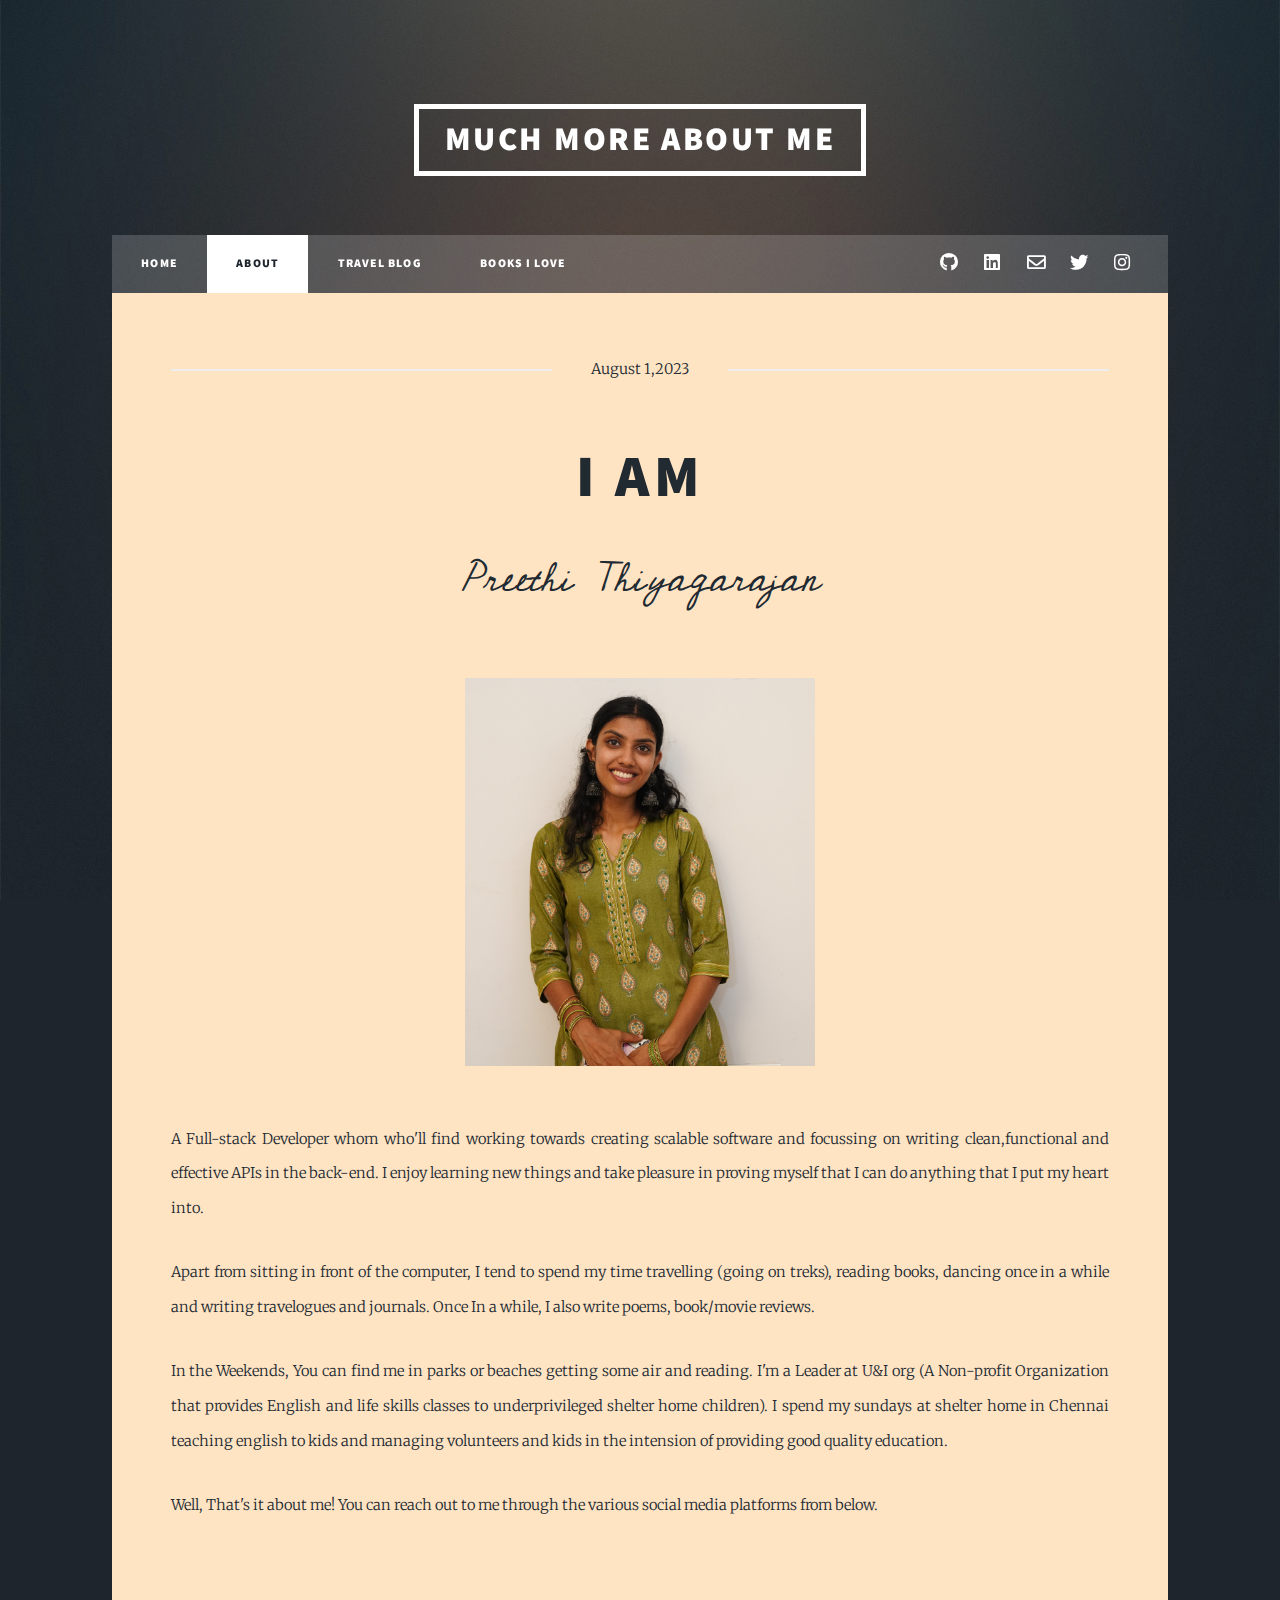
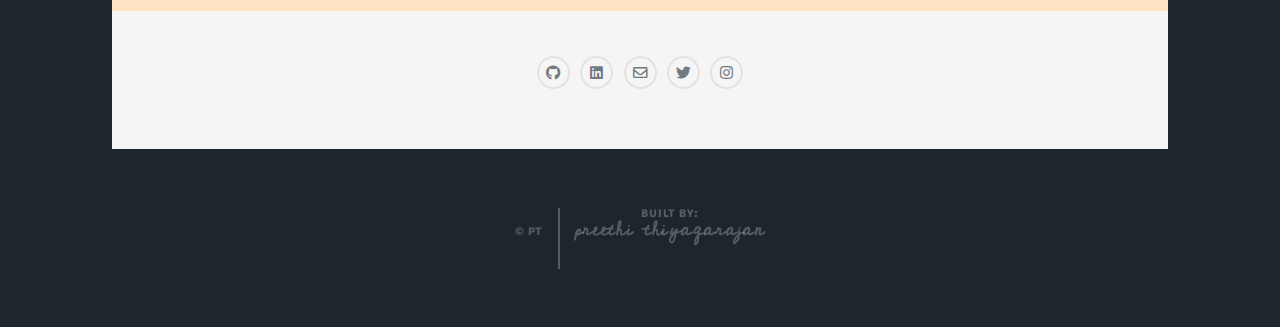
==== commit cc995db2: "Update generic.html" ====
--- a/generic.html
+++ b/generic.html
@@ -51,7 +51,7 @@
 									<p style="font-family:Cedarville Cursive;font-size: 40px;">Preethi Thiyagarajan</p>
 									
 								</header>
-								<div class="image main" style="height:350px;width:350px;margin-left: auto;margin-right: auto;display:block"><img src="images/aboutme.jpeg" alt="" /></div><br>
+								<div class="image main" style="height:350px;width:350px;margin-left: auto;margin-right: auto;display:block"><img src="images/aboutme.JPEG" alt="" /></div><br>
 								<p>A Full-stack Developer whom who'll find working towards creating scalable software and focussing on writing clean,functional and effective APIs in the back-end. I enjoy learning new things and take pleasure in proving myself that I can do anything that I put my heart into. </p>
 								<p>Apart from sitting in front of the computer, I tend to spend my time travelling (going on treks), reading books, dancing once in a while and writing travelogues and journals. Once In a while, I also write poems, book/movie reviews.</p>
 								<p>In the Weekends, You can find me in parks or beaches getting some air and reading. I'm a Leader at U&I org (A Non-profit Organization that provides English and life skills classes to underprivileged shelter home children). I spend my sundays at shelter home in Chennai teaching english to kids and managing volunteers and kids in the intension of providing good quality education.</p>
@@ -93,4 +93,4 @@
 			<script src="assets/js/main.js"></script>
 
 	</body>
-</html>+</html>
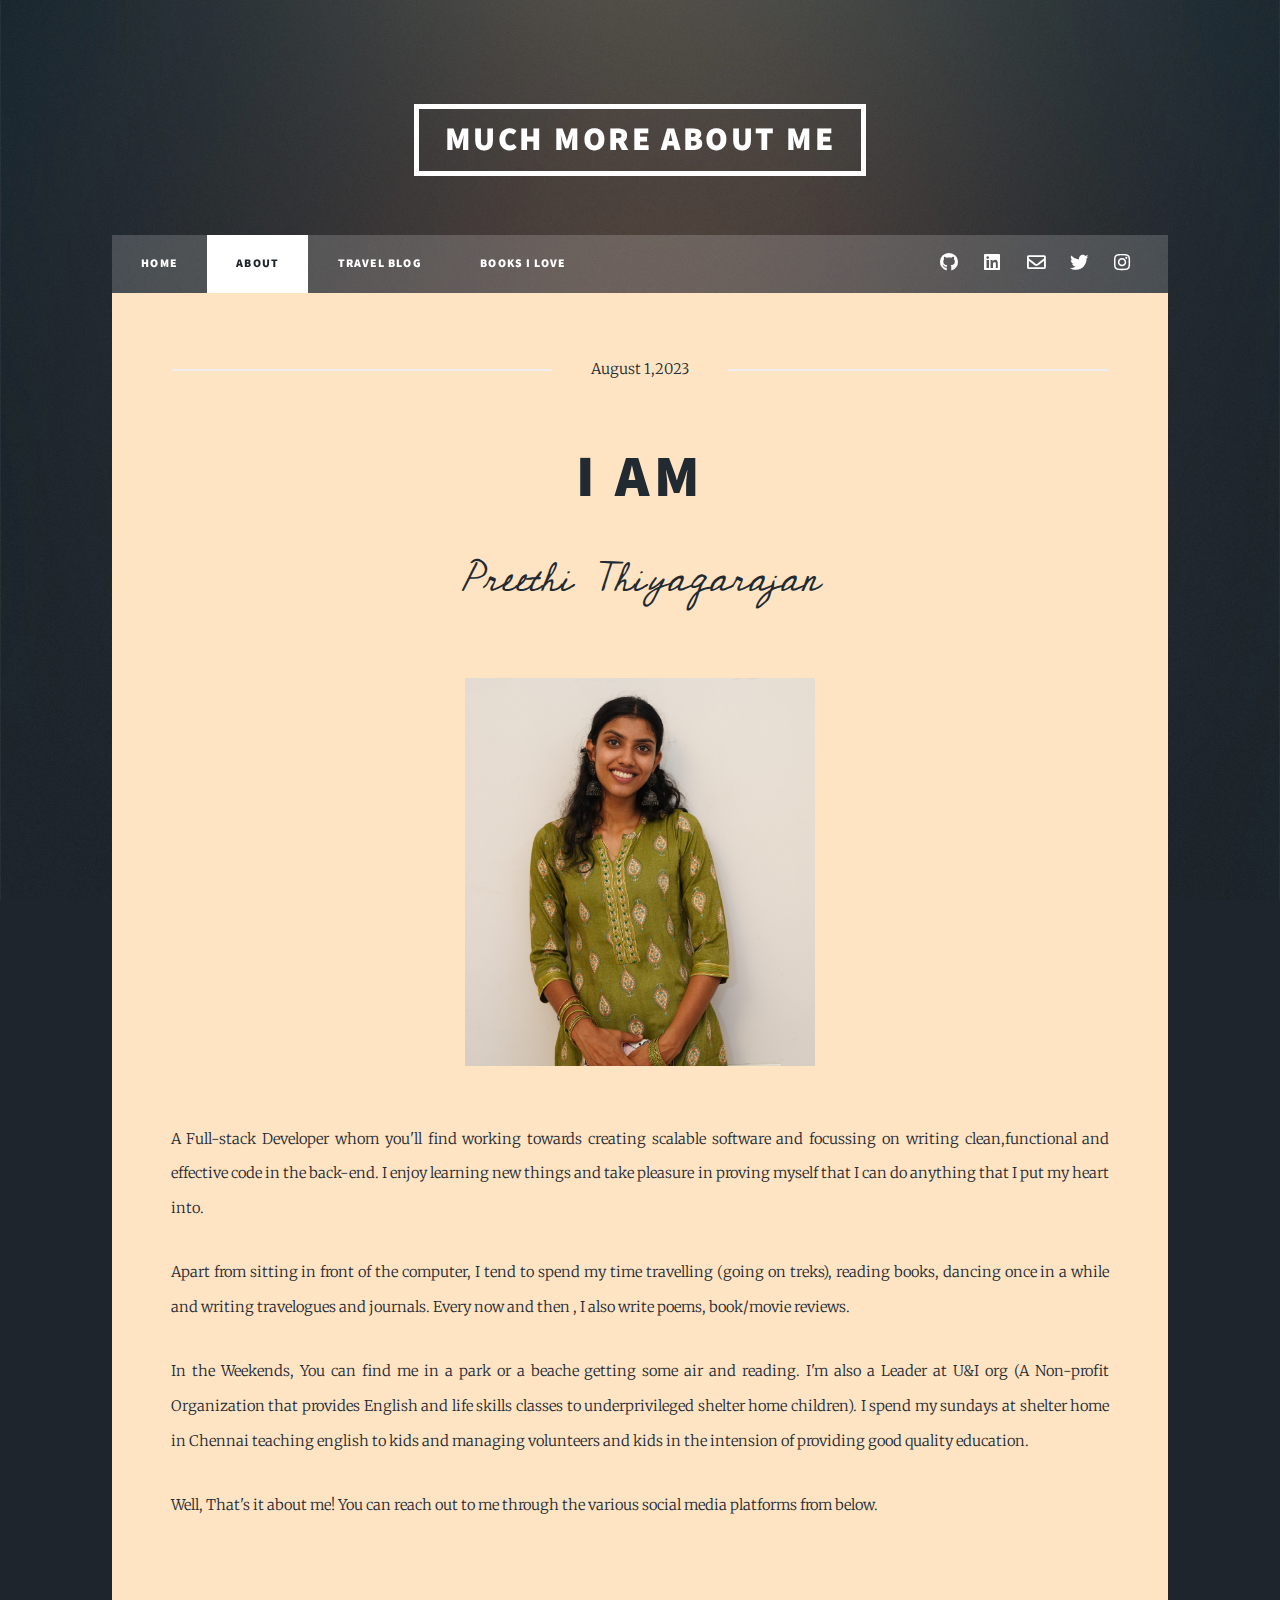
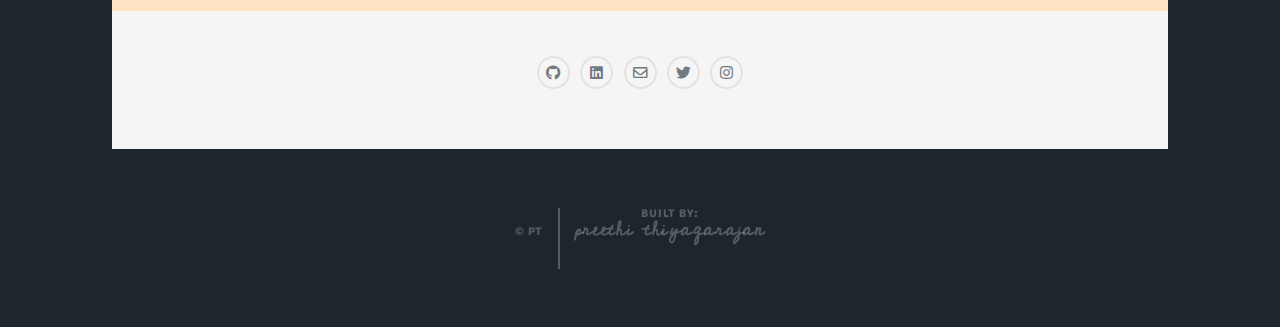
==== commit 213f31ec: "Update generic.html" ====
--- a/generic.html
+++ b/generic.html
@@ -1,9 +1,4 @@
 <!DOCTYPE HTML>
-<!--
-	Massively by HTML5 UP
-	html5up.net | @ajlkn
-	Free for personal and commercial use under the CCA 3.0 license (html5up.net/license)
--->
 <html>
 	<head>
 		<title>About Page</title>
@@ -52,9 +47,9 @@
 									
 								</header>
 								<div class="image main" style="height:350px;width:350px;margin-left: auto;margin-right: auto;display:block"><img src="images/aboutme.JPEG" alt="" /></div><br>
-								<p>A Full-stack Developer whom who'll find working towards creating scalable software and focussing on writing clean,functional and effective APIs in the back-end. I enjoy learning new things and take pleasure in proving myself that I can do anything that I put my heart into. </p>
-								<p>Apart from sitting in front of the computer, I tend to spend my time travelling (going on treks), reading books, dancing once in a while and writing travelogues and journals. Once In a while, I also write poems, book/movie reviews.</p>
-								<p>In the Weekends, You can find me in parks or beaches getting some air and reading. I'm a Leader at U&I org (A Non-profit Organization that provides English and life skills classes to underprivileged shelter home children). I spend my sundays at shelter home in Chennai teaching english to kids and managing volunteers and kids in the intension of providing good quality education.</p>
+								<p>A Full-stack Developer whom you'll find working towards creating scalable software and focussing on writing clean,functional and effective code in the back-end. I enjoy learning new things and take pleasure in proving myself that I can do anything that I put my heart into. </p>
+								<p>Apart from sitting in front of the computer, I tend to spend my time travelling (going on treks), reading books, dancing once in a while and writing travelogues and journals. Every now and then , I also write poems, book/movie reviews.</p>
+								<p>In the Weekends, You can find me in a park or a beache getting some air and reading. I'm also a Leader at U&I org (A Non-profit Organization that provides English and life skills classes to underprivileged shelter home children). I spend my sundays at shelter home in Chennai teaching english to kids and managing volunteers and kids in the intension of providing good quality education.</p>
 								<p>Well, That's it about me! You can reach out to me through the various social media platforms from below.</p>
 							</section>
 
